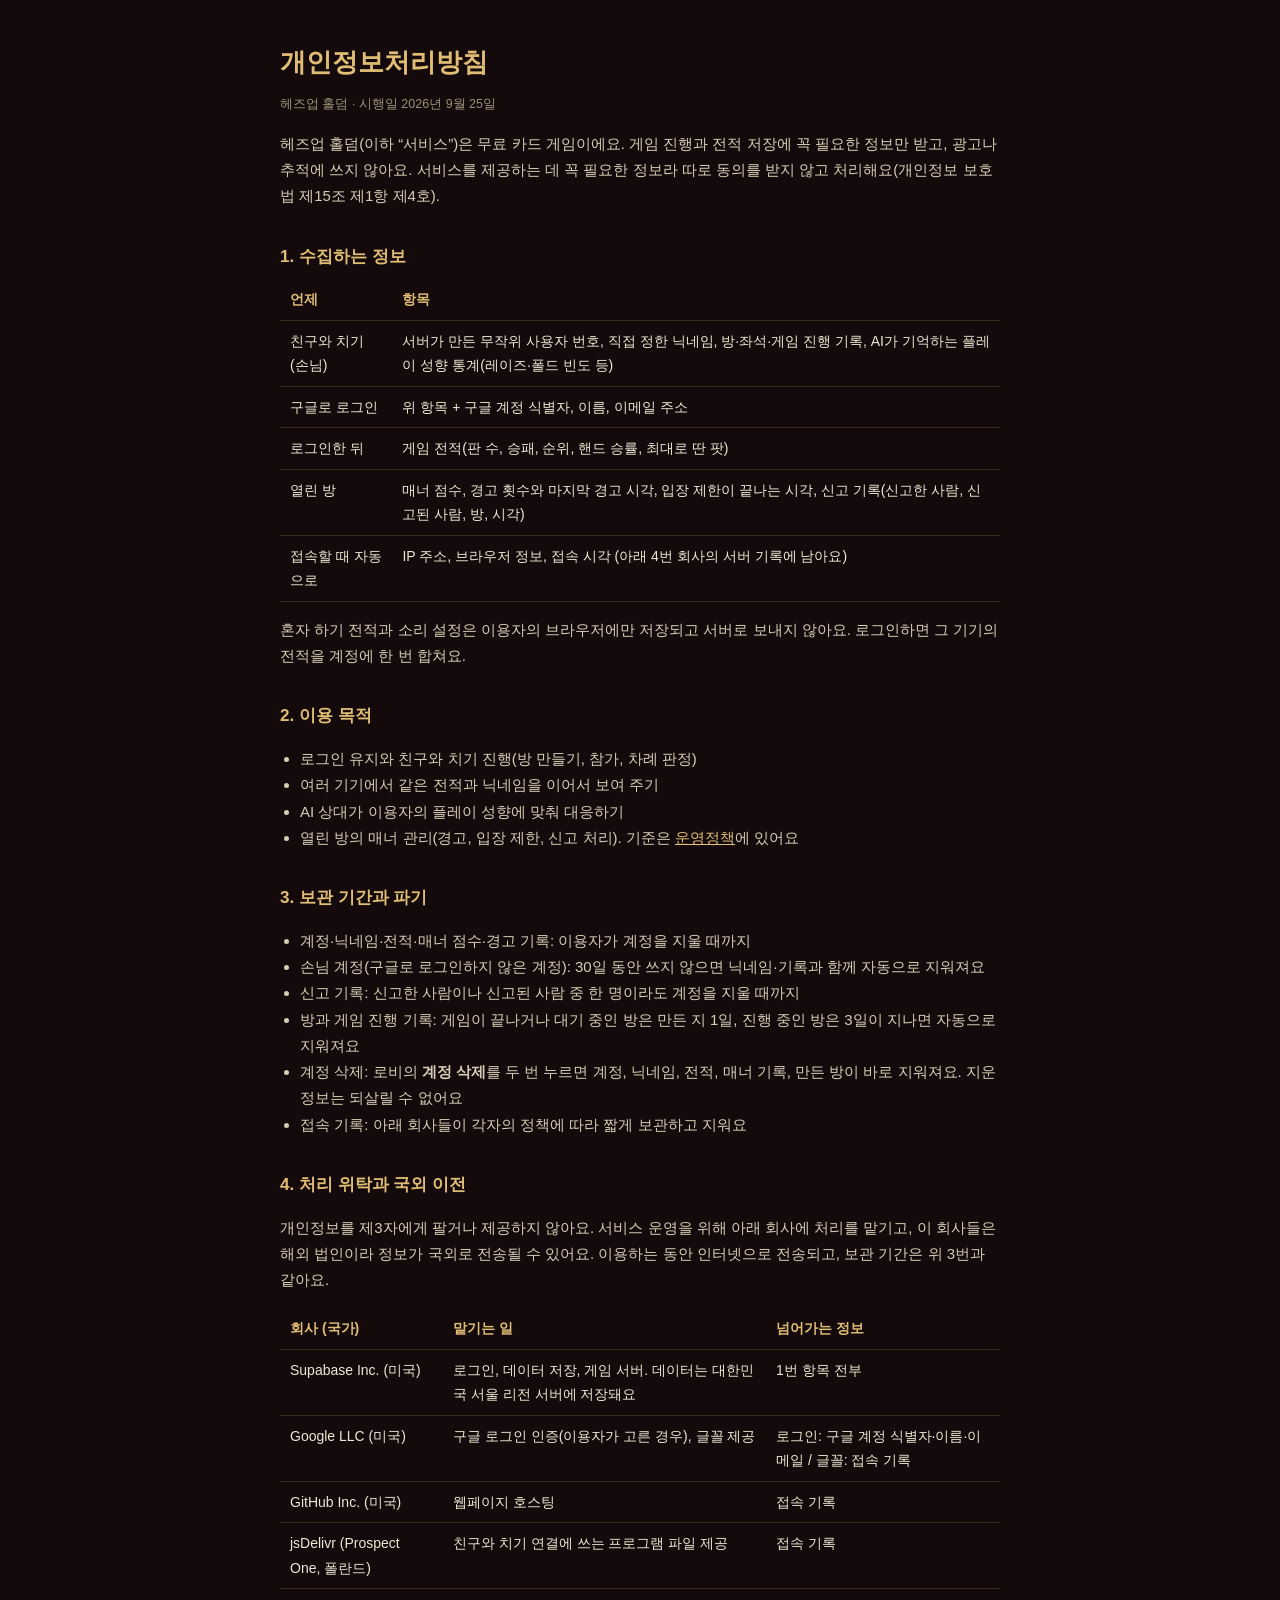
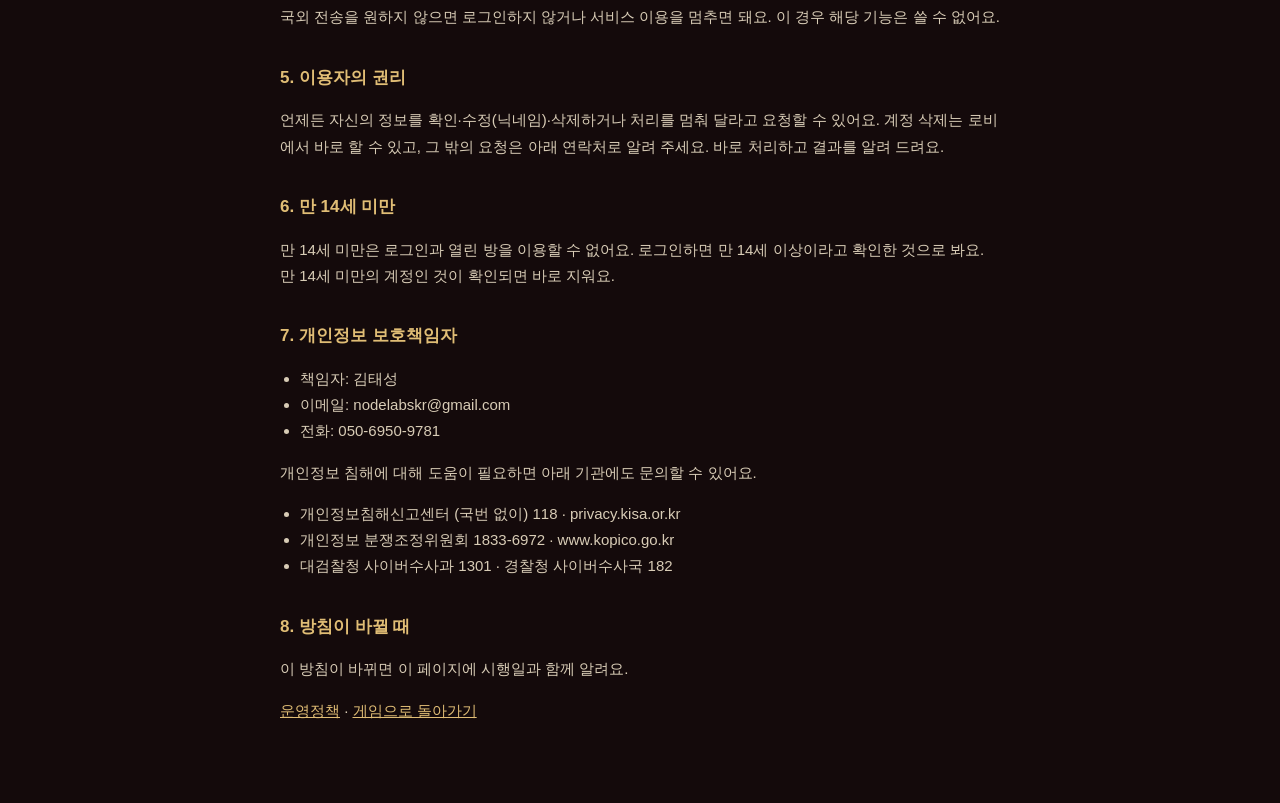
==== privacy.html @ 473fd99b "손님 계정 30일 정리 안내" ====
<!doctype html>
<html lang="ko">
<head>
<meta charset="utf-8">
<meta name="viewport" content="width=device-width, initial-scale=1">
<title>개인정보처리방침 · 헤즈업 홀덤</title>
<link rel="icon" href="icons/favicon-64.png" type="image/png">
<style>
  :root { color-scheme: dark; }
  body { margin: 0; background: #140a0b; color: #efe6d4; font: 15px/1.75 -apple-system, "Apple SD Gothic Neo", "Noto Sans KR", sans-serif; }
  main { max-width: 720px; margin: 0 auto; padding: 40px 20px 64px; }
  h1 { font-size: 26px; margin: 0 0 4px; color: #e0bd75; }
  h2 { font-size: 17px; margin: 32px 0 8px; color: #e0bd75; }
  p, li { color: #d8ccb6; } ul { padding-left: 20px; } small { color: #9c8f78; }
  table { width: 100%; border-collapse: collapse; font-size: 14px; } th, td { text-align: left; padding: 8px 10px; border-bottom: 1px solid rgba(205,166,94,.2); vertical-align: top; }
  th { color: #e0bd75; font-weight: 600; } a { color: #e0bd75; }
</style>
</head>
<body>
<main>
  <h1>개인정보처리방침</h1>
  <small>헤즈업 홀덤 · 시행일 2026년 9월 25일</small>

  <p>헤즈업 홀덤(이하 “서비스”)은 무료 카드 게임이에요. 게임 진행과 전적 저장에 꼭 필요한 정보만 받고, 광고나 추적에 쓰지 않아요. 서비스를 제공하는 데 꼭 필요한 정보라 따로 동의를 받지 않고 처리해요(개인정보 보호법 제15조 제1항 제4호).</p>

  <h2>1. 수집하는 정보</h2>
  <table>
    <tr><th>언제</th><th>항목</th></tr>
    <tr><td>친구와 치기 (손님)</td><td>서버가 만든 무작위 사용자 번호, 직접 정한 닉네임, 방·좌석·게임 진행 기록, AI가 기억하는 플레이 성향 통계(레이즈·폴드 빈도 등)</td></tr>
    <tr><td>구글로 로그인</td><td>위 항목 + 구글 계정 식별자, 이름, 이메일 주소</td></tr>
    <tr><td>로그인한 뒤</td><td>게임 전적(판 수, 승패, 순위, 핸드 승률, 최대로 딴 팟)</td></tr>
    <tr><td>열린 방</td><td>매너 점수, 경고 횟수와 마지막 경고 시각, 입장 제한이 끝나는 시각, 신고 기록(신고한 사람, 신고된 사람, 방, 시각)</td></tr>
    <tr><td>접속할 때 자동으로</td><td>IP 주소, 브라우저 정보, 접속 시각 (아래 4번 회사의 서버 기록에 남아요)</td></tr>
  </table>
  <p>혼자 하기 전적과 소리 설정은 이용자의 브라우저에만 저장되고 서버로 보내지 않아요. 로그인하면 그 기기의 전적을 계정에 한 번 합쳐요.</p>

  <h2>2. 이용 목적</h2>
  <ul>
    <li>로그인 유지와 친구와 치기 진행(방 만들기, 참가, 차례 판정)</li>
    <li>여러 기기에서 같은 전적과 닉네임을 이어서 보여 주기</li>
    <li>AI 상대가 이용자의 플레이 성향에 맞춰 대응하기</li>
    <li>열린 방의 매너 관리(경고, 입장 제한, 신고 처리). 기준은 <a href="terms.html">운영정책</a>에 있어요</li>
  </ul>

  <h2>3. 보관 기간과 파기</h2>
  <ul>
    <li>계정·닉네임·전적·매너 점수·경고 기록: 이용자가 계정을 지울 때까지</li>
    <li>손님 계정(구글로 로그인하지 않은 계정): 30일 동안 쓰지 않으면 닉네임·기록과 함께 자동으로 지워져요</li>
    <li>신고 기록: 신고한 사람이나 신고된 사람 중 한 명이라도 계정을 지울 때까지</li>
    <li>방과 게임 진행 기록: 게임이 끝나거나 대기 중인 방은 만든 지 1일, 진행 중인 방은 3일이 지나면 자동으로 지워져요</li>
    <li>계정 삭제: 로비의 <b>계정 삭제</b>를 두 번 누르면 계정, 닉네임, 전적, 매너 기록, 만든 방이 바로 지워져요. 지운 정보는 되살릴 수 없어요</li>
    <li>접속 기록: 아래 회사들이 각자의 정책에 따라 짧게 보관하고 지워요</li>
  </ul>

  <h2>4. 처리 위탁과 국외 이전</h2>
  <p>개인정보를 제3자에게 팔거나 제공하지 않아요. 서비스 운영을 위해 아래 회사에 처리를 맡기고, 이 회사들은 해외 법인이라 정보가 국외로 전송될 수 있어요. 이용하는 동안 인터넷으로 전송되고, 보관 기간은 위 3번과 같아요.</p>
  <div style="overflow-x:auto">
  <table>
    <tr><th>회사 (국가)</th><th>맡기는 일</th><th>넘어가는 정보</th></tr>
    <tr><td>Supabase Inc. (미국)</td><td>로그인, 데이터 저장, 게임 서버. 데이터는 대한민국 서울 리전 서버에 저장돼요</td><td>1번 항목 전부</td></tr>
    <tr><td>Google LLC (미국)</td><td>구글 로그인 인증(이용자가 고른 경우), 글꼴 제공</td><td>로그인: 구글 계정 식별자·이름·이메일 / 글꼴: 접속 기록</td></tr>
    <tr><td>GitHub Inc. (미국)</td><td>웹페이지 호스팅</td><td>접속 기록</td></tr>
    <tr><td>jsDelivr (Prospect One, 폴란드)</td><td>친구와 치기 연결에 쓰는 프로그램 파일 제공</td><td>접속 기록</td></tr>
  </table>
  </div>
  <p>국외 전송을 원하지 않으면 로그인하지 않거나 서비스 이용을 멈추면 돼요. 이 경우 해당 기능은 쓸 수 없어요.</p>

  <h2>5. 이용자의 권리</h2>
  <p>언제든 자신의 정보를 확인·수정(닉네임)·삭제하거나 처리를 멈춰 달라고 요청할 수 있어요. 계정 삭제는 로비에서 바로 할 수 있고, 그 밖의 요청은 아래 연락처로 알려 주세요. 바로 처리하고 결과를 알려 드려요.</p>

  <h2>6. 만 14세 미만</h2>
  <p>만 14세 미만은 로그인과 열린 방을 이용할 수 없어요. 로그인하면 만 14세 이상이라고 확인한 것으로 봐요. 만 14세 미만의 계정인 것이 확인되면 바로 지워요.</p>

  <h2>7. 개인정보 보호책임자</h2>
  <ul>
    <li>책임자: 김태성</li>
    <li>이메일: nodelabskr@gmail.com</li>
    <li>전화: 050-6950-9781</li>
  </ul>
  <p>개인정보 침해에 대해 도움이 필요하면 아래 기관에도 문의할 수 있어요.</p>
  <ul>
    <li>개인정보침해신고센터 (국번 없이) 118 · privacy.kisa.or.kr</li>
    <li>개인정보 분쟁조정위원회 1833-6972 · www.kopico.go.kr</li>
    <li>대검찰청 사이버수사과 1301 · 경찰청 사이버수사국 182</li>
  </ul>

  <h2>8. 방침이 바뀔 때</h2>
  <p>이 방침이 바뀌면 이 페이지에 시행일과 함께 알려요.</p>

  <p><a href="terms.html">운영정책</a> · <a href="./">게임으로 돌아가기</a></p>
</main>
</body>
</html>
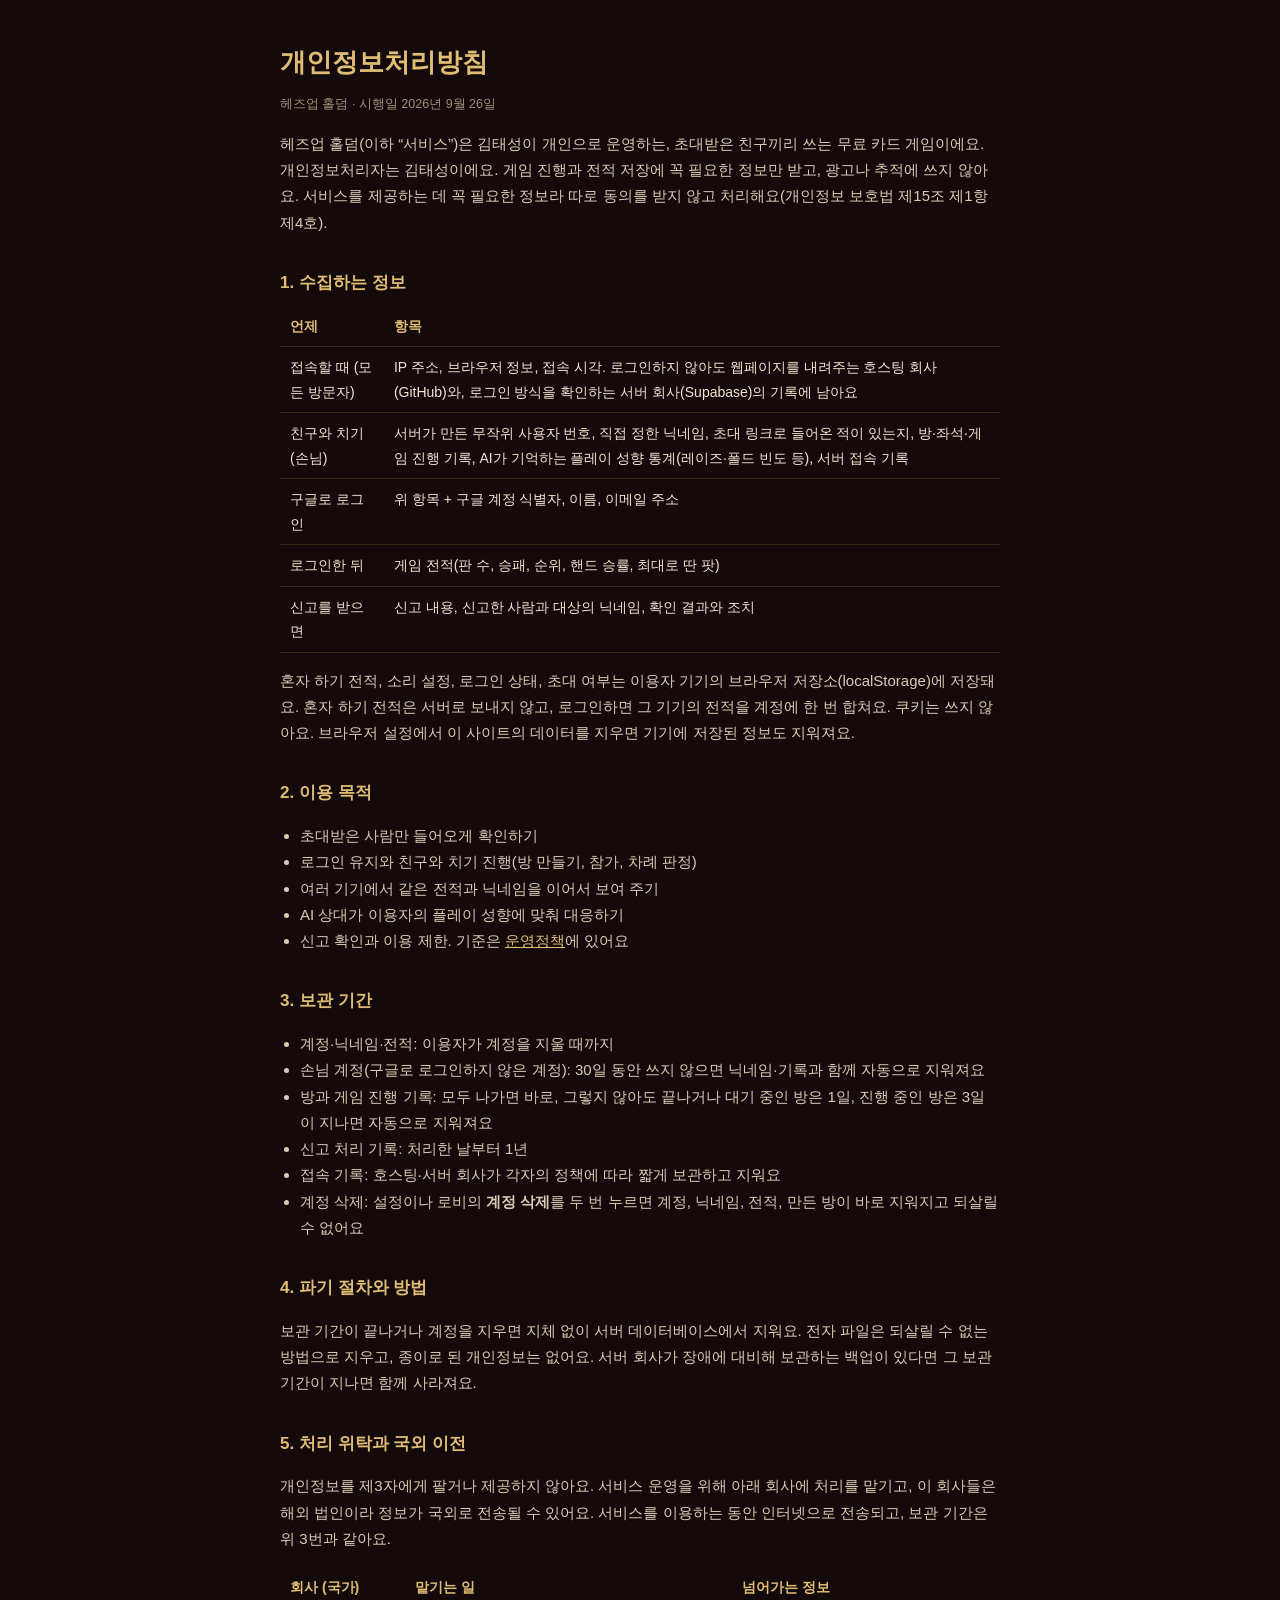
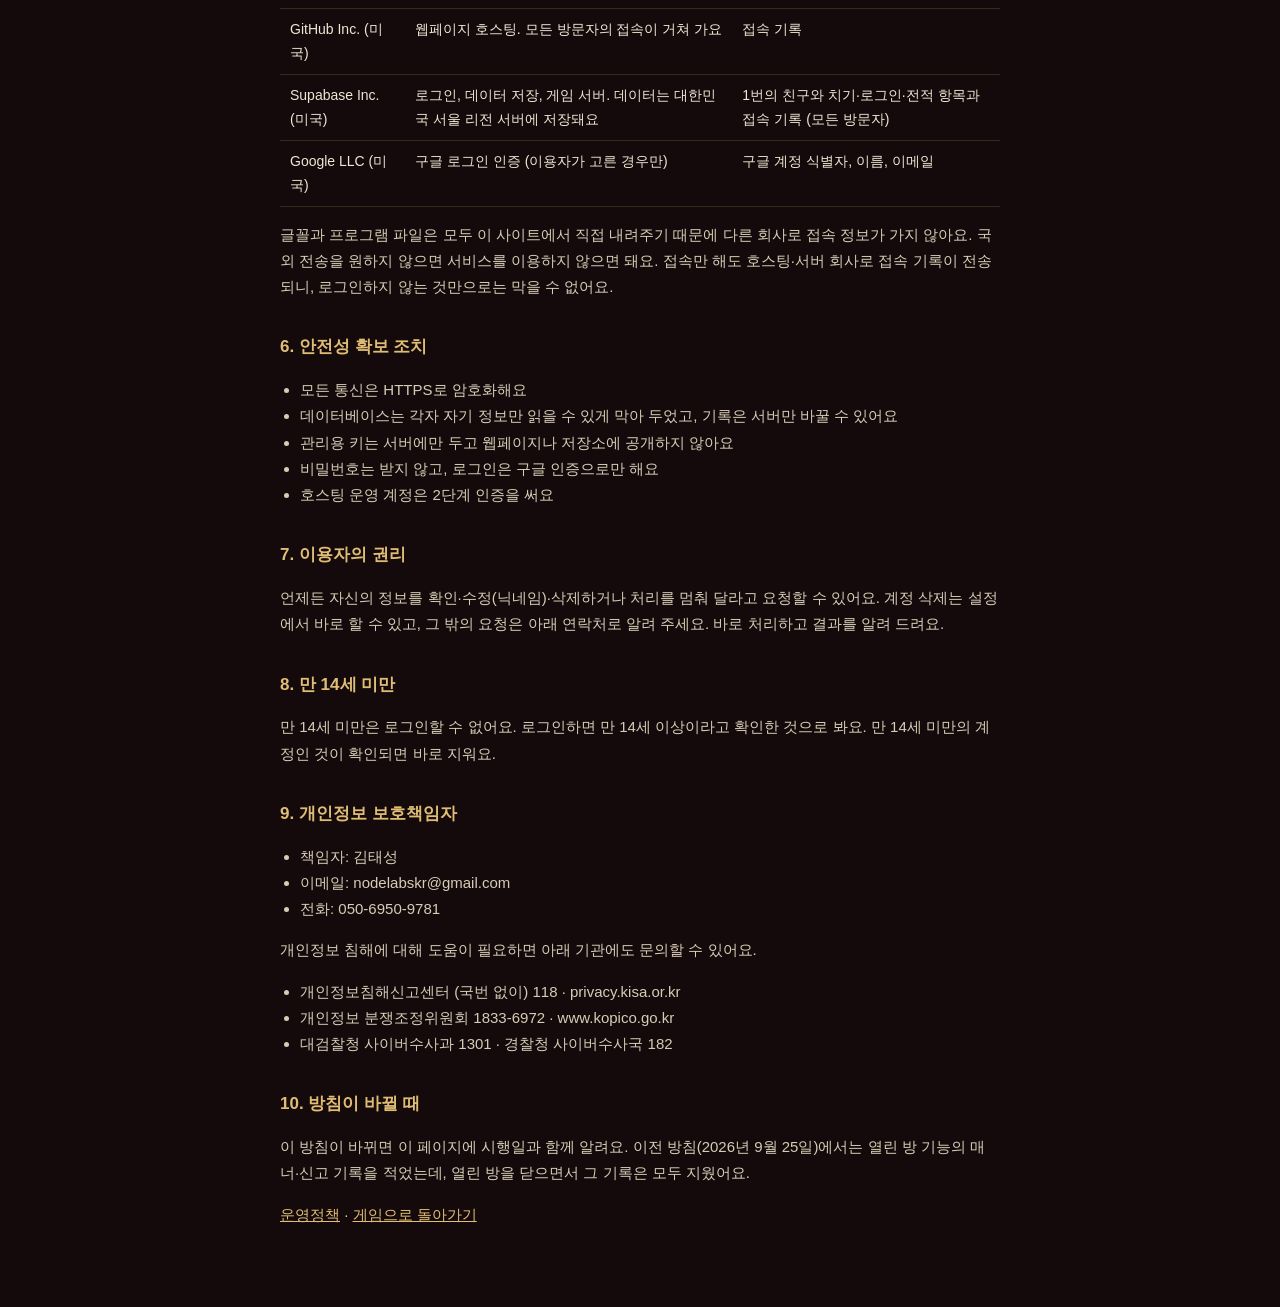
==== commit d2777968: "친구 전용 전환, 처리방침·운영정책, 글꼴·라이브러리 자체 호스팅" ====
--- a/privacy.html
+++ b/privacy.html
@@ -3,6 +3,7 @@
 <head>
 <meta charset="utf-8">
 <meta name="viewport" content="width=device-width, initial-scale=1">
+<meta name="robots" content="noindex, nofollow">
 <title>개인정보처리방침 · 헤즈업 홀덤</title>
 <link rel="icon" href="icons/favicon-64.png" type="image/png">
 <style>
@@ -19,59 +20,71 @@
 <body>
 <main>
   <h1>개인정보처리방침</h1>
-  <small>헤즈업 홀덤 · 시행일 2026년 9월 25일</small>
+  <small>헤즈업 홀덤 · 시행일 2026년 9월 26일</small>
 
-  <p>헤즈업 홀덤(이하 “서비스”)은 무료 카드 게임이에요. 게임 진행과 전적 저장에 꼭 필요한 정보만 받고, 광고나 추적에 쓰지 않아요. 서비스를 제공하는 데 꼭 필요한 정보라 따로 동의를 받지 않고 처리해요(개인정보 보호법 제15조 제1항 제4호).</p>
+  <p>헤즈업 홀덤(이하 “서비스”)은 김태성이 개인으로 운영하는, 초대받은 친구끼리 쓰는 무료 카드 게임이에요. 개인정보처리자는 김태성이에요. 게임 진행과 전적 저장에 꼭 필요한 정보만 받고, 광고나 추적에 쓰지 않아요. 서비스를 제공하는 데 꼭 필요한 정보라 따로 동의를 받지 않고 처리해요(개인정보 보호법 제15조 제1항 제4호).</p>
 
   <h2>1. 수집하는 정보</h2>
   <table>
     <tr><th>언제</th><th>항목</th></tr>
-    <tr><td>친구와 치기 (손님)</td><td>서버가 만든 무작위 사용자 번호, 직접 정한 닉네임, 방·좌석·게임 진행 기록, AI가 기억하는 플레이 성향 통계(레이즈·폴드 빈도 등)</td></tr>
+    <tr><td>접속할 때 (모든 방문자)</td><td>IP 주소, 브라우저 정보, 접속 시각. 로그인하지 않아도 웹페이지를 내려주는 호스팅 회사(GitHub)와, 로그인 방식을 확인하는 서버 회사(Supabase)의 기록에 남아요</td></tr>
+    <tr><td>친구와 치기 (손님)</td><td>서버가 만든 무작위 사용자 번호, 직접 정한 닉네임, 초대 링크로 들어온 적이 있는지, 방·좌석·게임 진행 기록, AI가 기억하는 플레이 성향 통계(레이즈·폴드 빈도 등), 서버 접속 기록</td></tr>
     <tr><td>구글로 로그인</td><td>위 항목 + 구글 계정 식별자, 이름, 이메일 주소</td></tr>
     <tr><td>로그인한 뒤</td><td>게임 전적(판 수, 승패, 순위, 핸드 승률, 최대로 딴 팟)</td></tr>
-    <tr><td>열린 방</td><td>매너 점수, 경고 횟수와 마지막 경고 시각, 입장 제한이 끝나는 시각, 신고 기록(신고한 사람, 신고된 사람, 방, 시각)</td></tr>
-    <tr><td>접속할 때 자동으로</td><td>IP 주소, 브라우저 정보, 접속 시각 (아래 4번 회사의 서버 기록에 남아요)</td></tr>
+    <tr><td>신고를 받으면</td><td>신고 내용, 신고한 사람과 대상의 닉네임, 확인 결과와 조치</td></tr>
   </table>
-  <p>혼자 하기 전적과 소리 설정은 이용자의 브라우저에만 저장되고 서버로 보내지 않아요. 로그인하면 그 기기의 전적을 계정에 한 번 합쳐요.</p>
+  <p>혼자 하기 전적, 소리 설정, 로그인 상태, 초대 여부는 이용자 기기의 브라우저 저장소(localStorage)에 저장돼요. 혼자 하기 전적은 서버로 보내지 않고, 로그인하면 그 기기의 전적을 계정에 한 번 합쳐요. 쿠키는 쓰지 않아요. 브라우저 설정에서 이 사이트의 데이터를 지우면 기기에 저장된 정보도 지워져요.</p>
 
   <h2>2. 이용 목적</h2>
   <ul>
+    <li>초대받은 사람만 들어오게 확인하기</li>
     <li>로그인 유지와 친구와 치기 진행(방 만들기, 참가, 차례 판정)</li>
     <li>여러 기기에서 같은 전적과 닉네임을 이어서 보여 주기</li>
     <li>AI 상대가 이용자의 플레이 성향에 맞춰 대응하기</li>
-    <li>열린 방의 매너 관리(경고, 입장 제한, 신고 처리). 기준은 <a href="terms.html">운영정책</a>에 있어요</li>
+    <li>신고 확인과 이용 제한. 기준은 <a href="terms.html">운영정책</a>에 있어요</li>
   </ul>
 
-  <h2>3. 보관 기간과 파기</h2>
+  <h2>3. 보관 기간</h2>
   <ul>
-    <li>계정·닉네임·전적·매너 점수·경고 기록: 이용자가 계정을 지울 때까지</li>
+    <li>계정·닉네임·전적: 이용자가 계정을 지울 때까지</li>
     <li>손님 계정(구글로 로그인하지 않은 계정): 30일 동안 쓰지 않으면 닉네임·기록과 함께 자동으로 지워져요</li>
-    <li>신고 기록: 신고한 사람이나 신고된 사람 중 한 명이라도 계정을 지울 때까지</li>
-    <li>방과 게임 진행 기록: 게임이 끝나거나 대기 중인 방은 만든 지 1일, 진행 중인 방은 3일이 지나면 자동으로 지워져요</li>
-    <li>계정 삭제: 로비의 <b>계정 삭제</b>를 두 번 누르면 계정, 닉네임, 전적, 매너 기록, 만든 방이 바로 지워져요. 지운 정보는 되살릴 수 없어요</li>
-    <li>접속 기록: 아래 회사들이 각자의 정책에 따라 짧게 보관하고 지워요</li>
+    <li>방과 게임 진행 기록: 모두 나가면 바로, 그렇지 않아도 끝나거나 대기 중인 방은 1일, 진행 중인 방은 3일이 지나면 자동으로 지워져요</li>
+    <li>신고 처리 기록: 처리한 날부터 1년</li>
+    <li>접속 기록: 호스팅·서버 회사가 각자의 정책에 따라 짧게 보관하고 지워요</li>
+    <li>계정 삭제: 설정이나 로비의 <b>계정 삭제</b>를 두 번 누르면 계정, 닉네임, 전적, 만든 방이 바로 지워지고 되살릴 수 없어요</li>
   </ul>
 
-  <h2>4. 처리 위탁과 국외 이전</h2>
-  <p>개인정보를 제3자에게 팔거나 제공하지 않아요. 서비스 운영을 위해 아래 회사에 처리를 맡기고, 이 회사들은 해외 법인이라 정보가 국외로 전송될 수 있어요. 이용하는 동안 인터넷으로 전송되고, 보관 기간은 위 3번과 같아요.</p>
+  <h2>4. 파기 절차와 방법</h2>
+  <p>보관 기간이 끝나거나 계정을 지우면 지체 없이 서버 데이터베이스에서 지워요. 전자 파일은 되살릴 수 없는 방법으로 지우고, 종이로 된 개인정보는 없어요. 서버 회사가 장애에 대비해 보관하는 백업이 있다면 그 보관 기간이 지나면 함께 사라져요.</p>
+
+  <h2>5. 처리 위탁과 국외 이전</h2>
+  <p>개인정보를 제3자에게 팔거나 제공하지 않아요. 서비스 운영을 위해 아래 회사에 처리를 맡기고, 이 회사들은 해외 법인이라 정보가 국외로 전송될 수 있어요. 서비스를 이용하는 동안 인터넷으로 전송되고, 보관 기간은 위 3번과 같아요.</p>
   <div style="overflow-x:auto">
   <table>
     <tr><th>회사 (국가)</th><th>맡기는 일</th><th>넘어가는 정보</th></tr>
-    <tr><td>Supabase Inc. (미국)</td><td>로그인, 데이터 저장, 게임 서버. 데이터는 대한민국 서울 리전 서버에 저장돼요</td><td>1번 항목 전부</td></tr>
-    <tr><td>Google LLC (미국)</td><td>구글 로그인 인증(이용자가 고른 경우), 글꼴 제공</td><td>로그인: 구글 계정 식별자·이름·이메일 / 글꼴: 접속 기록</td></tr>
-    <tr><td>GitHub Inc. (미국)</td><td>웹페이지 호스팅</td><td>접속 기록</td></tr>
-    <tr><td>jsDelivr (Prospect One, 폴란드)</td><td>친구와 치기 연결에 쓰는 프로그램 파일 제공</td><td>접속 기록</td></tr>
+    <tr><td>GitHub Inc. (미국)</td><td>웹페이지 호스팅. 모든 방문자의 접속이 거쳐 가요</td><td>접속 기록</td></tr>
+    <tr><td>Supabase Inc. (미국)</td><td>로그인, 데이터 저장, 게임 서버. 데이터는 대한민국 서울 리전 서버에 저장돼요</td><td>1번의 친구와 치기·로그인·전적 항목과 접속 기록 (모든 방문자)</td></tr>
+    <tr><td>Google LLC (미국)</td><td>구글 로그인 인증 (이용자가 고른 경우만)</td><td>구글 계정 식별자, 이름, 이메일</td></tr>
   </table>
   </div>
-  <p>국외 전송을 원하지 않으면 로그인하지 않거나 서비스 이용을 멈추면 돼요. 이 경우 해당 기능은 쓸 수 없어요.</p>
+  <p>글꼴과 프로그램 파일은 모두 이 사이트에서 직접 내려주기 때문에 다른 회사로 접속 정보가 가지 않아요. 국외 전송을 원하지 않으면 서비스를 이용하지 않으면 돼요. 접속만 해도 호스팅·서버 회사로 접속 기록이 전송되니, 로그인하지 않는 것만으로는 막을 수 없어요.</p>
 
-  <h2>5. 이용자의 권리</h2>
-  <p>언제든 자신의 정보를 확인·수정(닉네임)·삭제하거나 처리를 멈춰 달라고 요청할 수 있어요. 계정 삭제는 로비에서 바로 할 수 있고, 그 밖의 요청은 아래 연락처로 알려 주세요. 바로 처리하고 결과를 알려 드려요.</p>
+  <h2>6. 안전성 확보 조치</h2>
+  <ul>
+    <li>모든 통신은 HTTPS로 암호화해요</li>
+    <li>데이터베이스는 각자 자기 정보만 읽을 수 있게 막아 두었고, 기록은 서버만 바꿀 수 있어요</li>
+    <li>관리용 키는 서버에만 두고 웹페이지나 저장소에 공개하지 않아요</li>
+    <li>비밀번호는 받지 않고, 로그인은 구글 인증으로만 해요</li>
+    <li>호스팅 운영 계정은 2단계 인증을 써요</li>
+  </ul>
 
-  <h2>6. 만 14세 미만</h2>
-  <p>만 14세 미만은 로그인과 열린 방을 이용할 수 없어요. 로그인하면 만 14세 이상이라고 확인한 것으로 봐요. 만 14세 미만의 계정인 것이 확인되면 바로 지워요.</p>
+  <h2>7. 이용자의 권리</h2>
+  <p>언제든 자신의 정보를 확인·수정(닉네임)·삭제하거나 처리를 멈춰 달라고 요청할 수 있어요. 계정 삭제는 설정에서 바로 할 수 있고, 그 밖의 요청은 아래 연락처로 알려 주세요. 바로 처리하고 결과를 알려 드려요.</p>
 
-  <h2>7. 개인정보 보호책임자</h2>
+  <h2>8. 만 14세 미만</h2>
+  <p>만 14세 미만은 로그인할 수 없어요. 로그인하면 만 14세 이상이라고 확인한 것으로 봐요. 만 14세 미만의 계정인 것이 확인되면 바로 지워요.</p>
+
+  <h2>9. 개인정보 보호책임자</h2>
   <ul>
     <li>책임자: 김태성</li>
     <li>이메일: nodelabskr@gmail.com</li>
@@ -84,8 +97,8 @@
     <li>대검찰청 사이버수사과 1301 · 경찰청 사이버수사국 182</li>
   </ul>
 
-  <h2>8. 방침이 바뀔 때</h2>
-  <p>이 방침이 바뀌면 이 페이지에 시행일과 함께 알려요.</p>
+  <h2>10. 방침이 바뀔 때</h2>
+  <p>이 방침이 바뀌면 이 페이지에 시행일과 함께 알려요. 이전 방침(2026년 9월 25일)에서는 열린 방 기능의 매너·신고 기록을 적었는데, 열린 방을 닫으면서 그 기록은 모두 지웠어요.</p>
 
   <p><a href="terms.html">운영정책</a> · <a href="./">게임으로 돌아가기</a></p>
 </main>
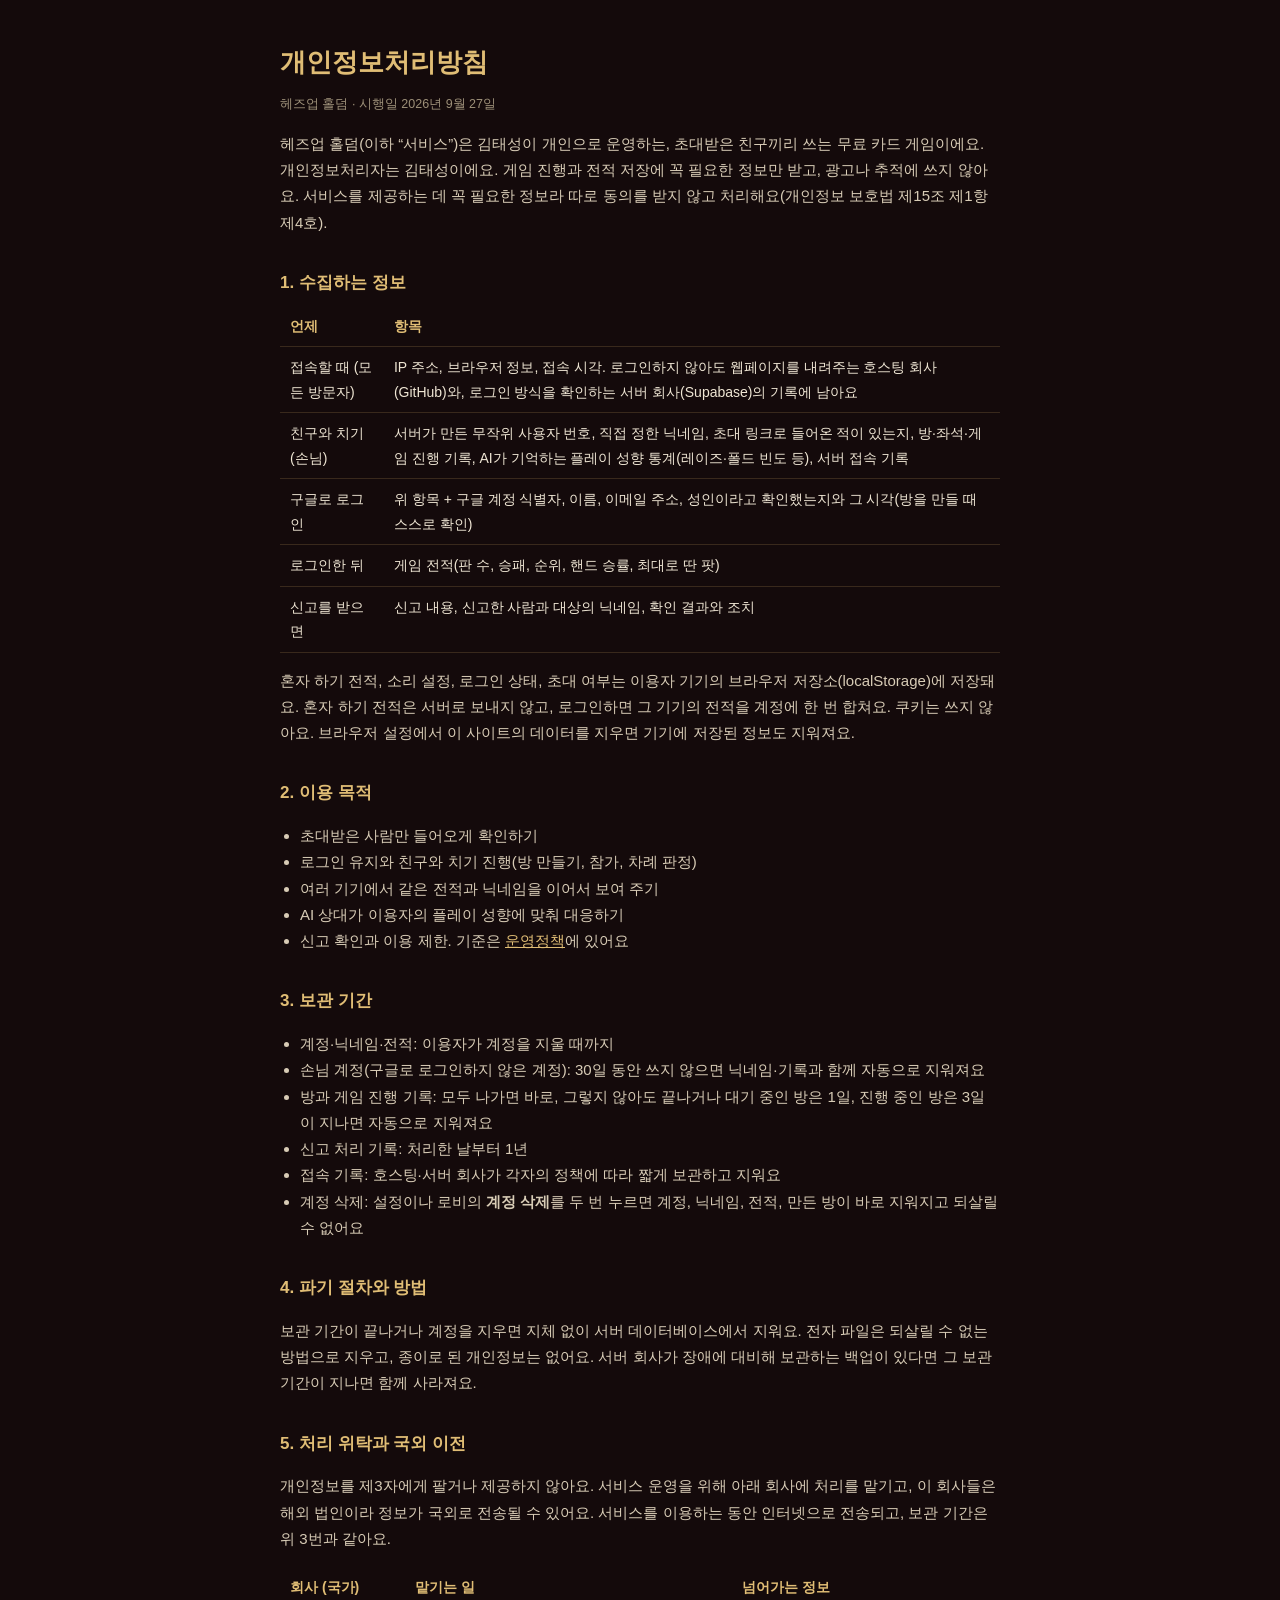
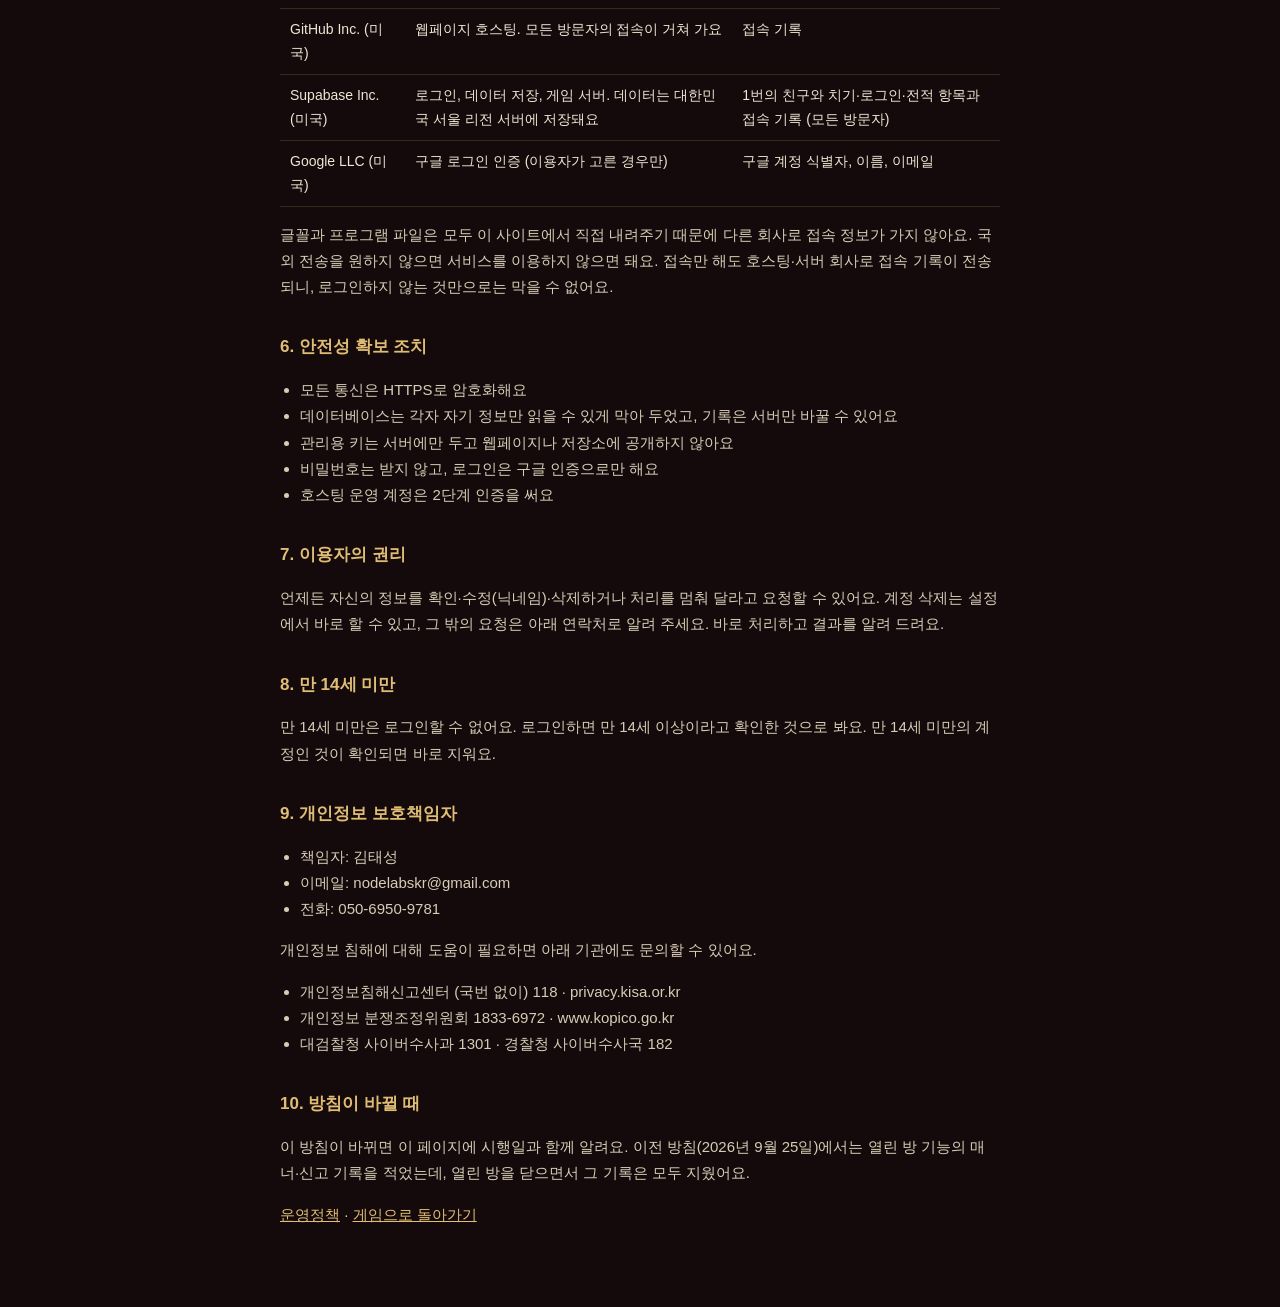
==== commit 36b38872: "성인 확인하면 방 만들기" ====
--- a/privacy.html
+++ b/privacy.html
@@ -20,7 +20,7 @@
 <body>
 <main>
   <h1>개인정보처리방침</h1>
-  <small>헤즈업 홀덤 · 시행일 2026년 9월 26일</small>
+  <small>헤즈업 홀덤 · 시행일 2026년 9월 27일</small>
 
   <p>헤즈업 홀덤(이하 “서비스”)은 김태성이 개인으로 운영하는, 초대받은 친구끼리 쓰는 무료 카드 게임이에요. 개인정보처리자는 김태성이에요. 게임 진행과 전적 저장에 꼭 필요한 정보만 받고, 광고나 추적에 쓰지 않아요. 서비스를 제공하는 데 꼭 필요한 정보라 따로 동의를 받지 않고 처리해요(개인정보 보호법 제15조 제1항 제4호).</p>
 
@@ -29,7 +29,7 @@
     <tr><th>언제</th><th>항목</th></tr>
     <tr><td>접속할 때 (모든 방문자)</td><td>IP 주소, 브라우저 정보, 접속 시각. 로그인하지 않아도 웹페이지를 내려주는 호스팅 회사(GitHub)와, 로그인 방식을 확인하는 서버 회사(Supabase)의 기록에 남아요</td></tr>
     <tr><td>친구와 치기 (손님)</td><td>서버가 만든 무작위 사용자 번호, 직접 정한 닉네임, 초대 링크로 들어온 적이 있는지, 방·좌석·게임 진행 기록, AI가 기억하는 플레이 성향 통계(레이즈·폴드 빈도 등), 서버 접속 기록</td></tr>
-    <tr><td>구글로 로그인</td><td>위 항목 + 구글 계정 식별자, 이름, 이메일 주소</td></tr>
+    <tr><td>구글로 로그인</td><td>위 항목 + 구글 계정 식별자, 이름, 이메일 주소, 성인이라고 확인했는지와 그 시각(방을 만들 때 스스로 확인)</td></tr>
     <tr><td>로그인한 뒤</td><td>게임 전적(판 수, 승패, 순위, 핸드 승률, 최대로 딴 팟)</td></tr>
     <tr><td>신고를 받으면</td><td>신고 내용, 신고한 사람과 대상의 닉네임, 확인 결과와 조치</td></tr>
   </table>
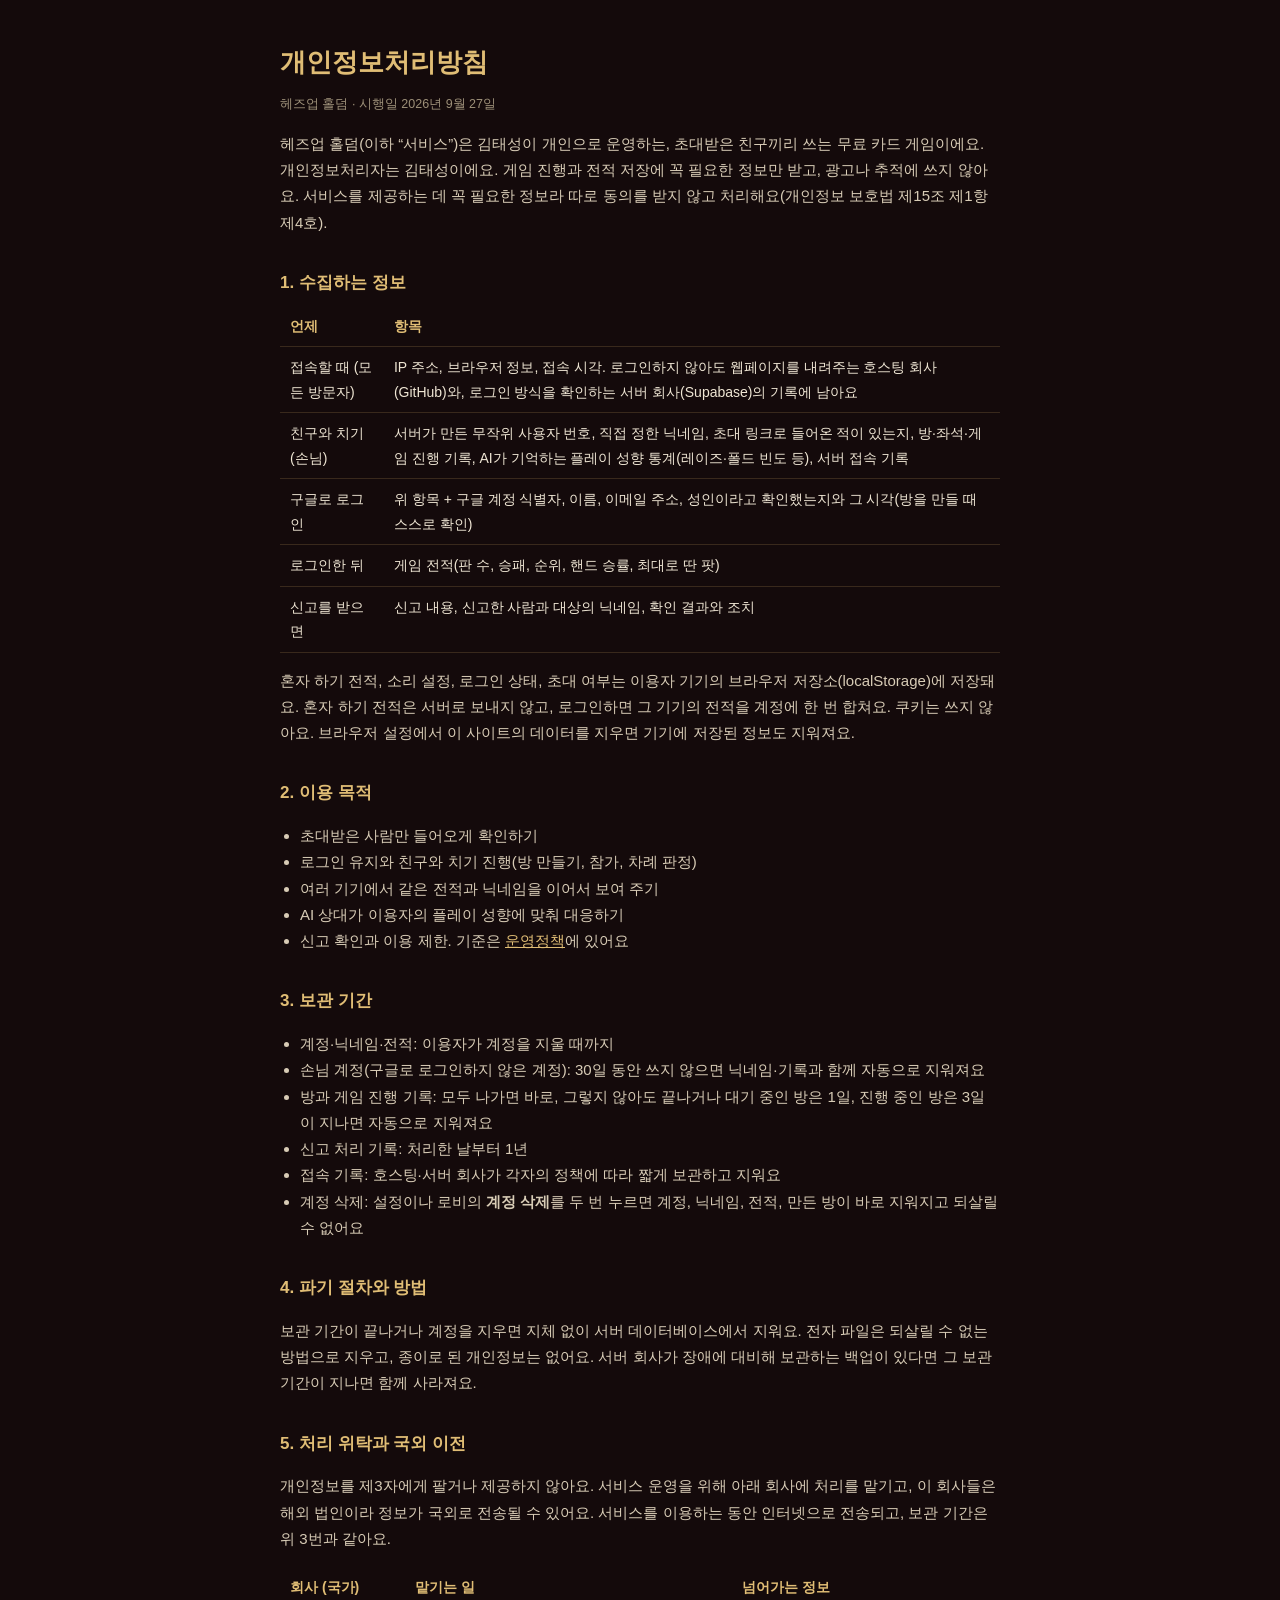
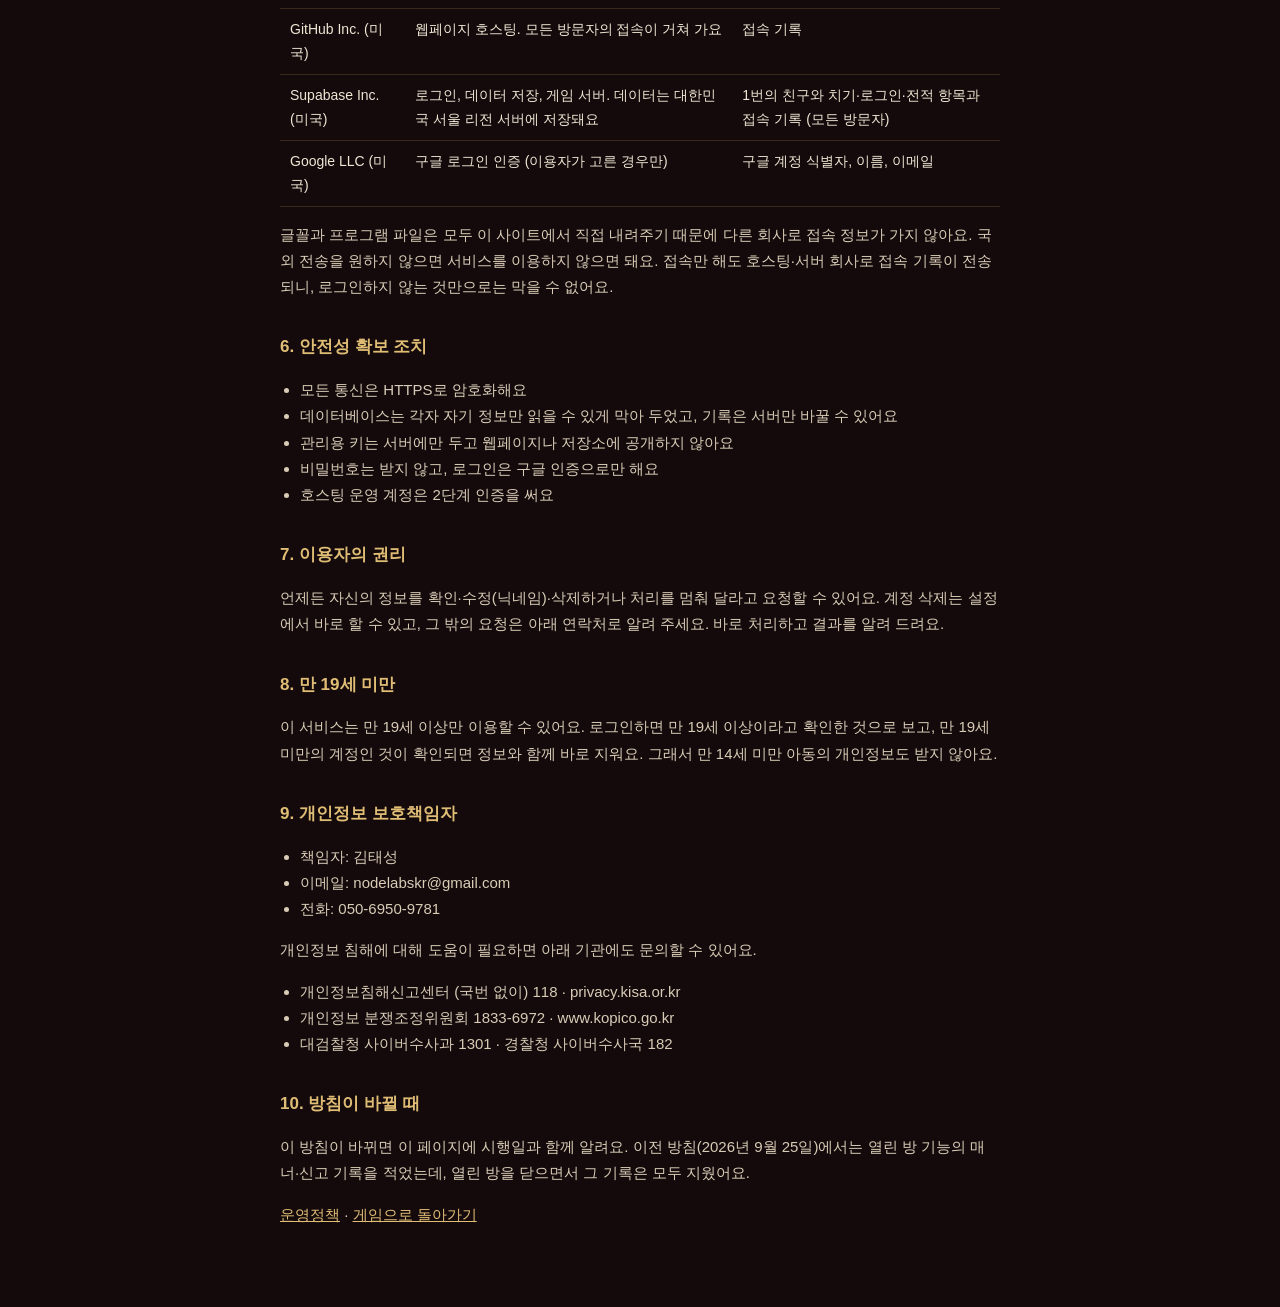
==== commit 7863e797: "나이 안내 만 19세로 통일" ====
--- a/privacy.html
+++ b/privacy.html
@@ -81,8 +81,8 @@
   <h2>7. 이용자의 권리</h2>
   <p>언제든 자신의 정보를 확인·수정(닉네임)·삭제하거나 처리를 멈춰 달라고 요청할 수 있어요. 계정 삭제는 설정에서 바로 할 수 있고, 그 밖의 요청은 아래 연락처로 알려 주세요. 바로 처리하고 결과를 알려 드려요.</p>
 
-  <h2>8. 만 14세 미만</h2>
-  <p>만 14세 미만은 로그인할 수 없어요. 로그인하면 만 14세 이상이라고 확인한 것으로 봐요. 만 14세 미만의 계정인 것이 확인되면 바로 지워요.</p>
+  <h2>8. 만 19세 미만</h2>
+  <p>이 서비스는 만 19세 이상만 이용할 수 있어요. 로그인하면 만 19세 이상이라고 확인한 것으로 보고, 만 19세 미만의 계정인 것이 확인되면 정보와 함께 바로 지워요. 그래서 만 14세 미만 아동의 개인정보도 받지 않아요.</p>
 
   <h2>9. 개인정보 보호책임자</h2>
   <ul>
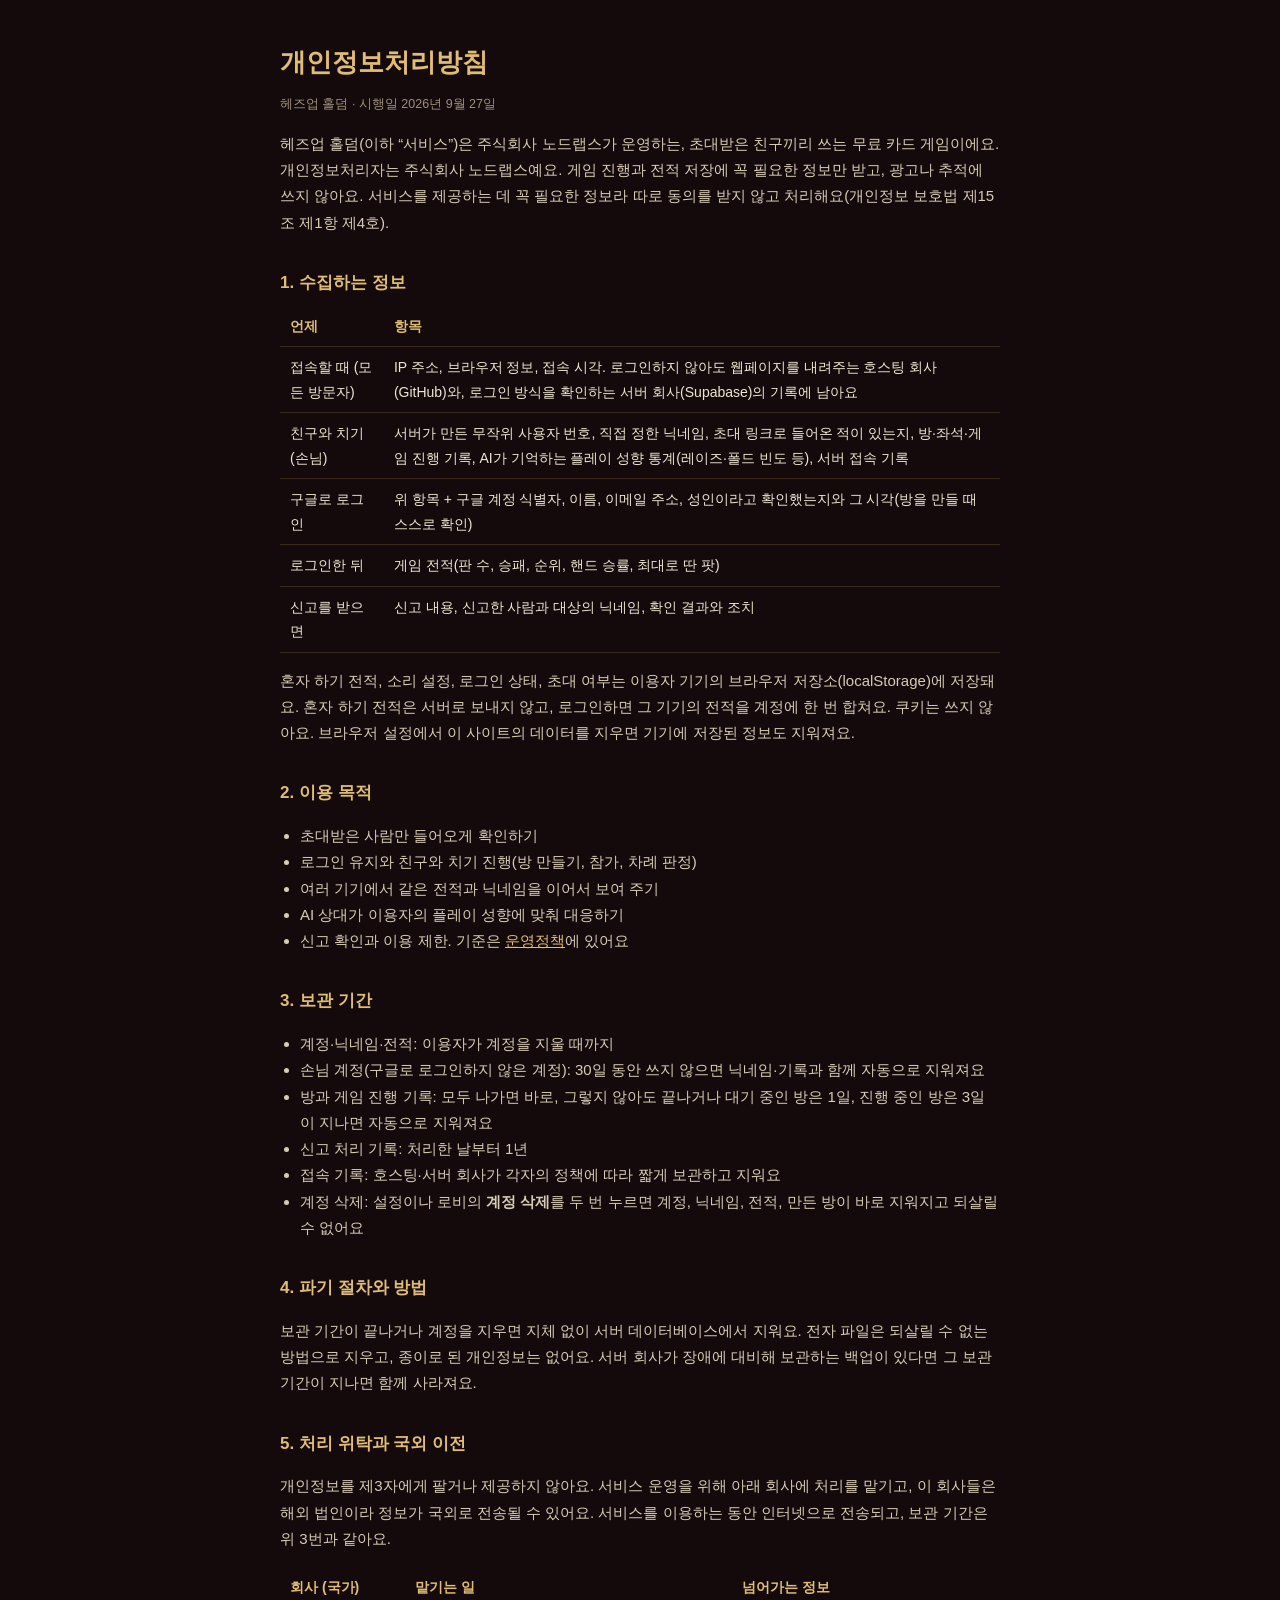
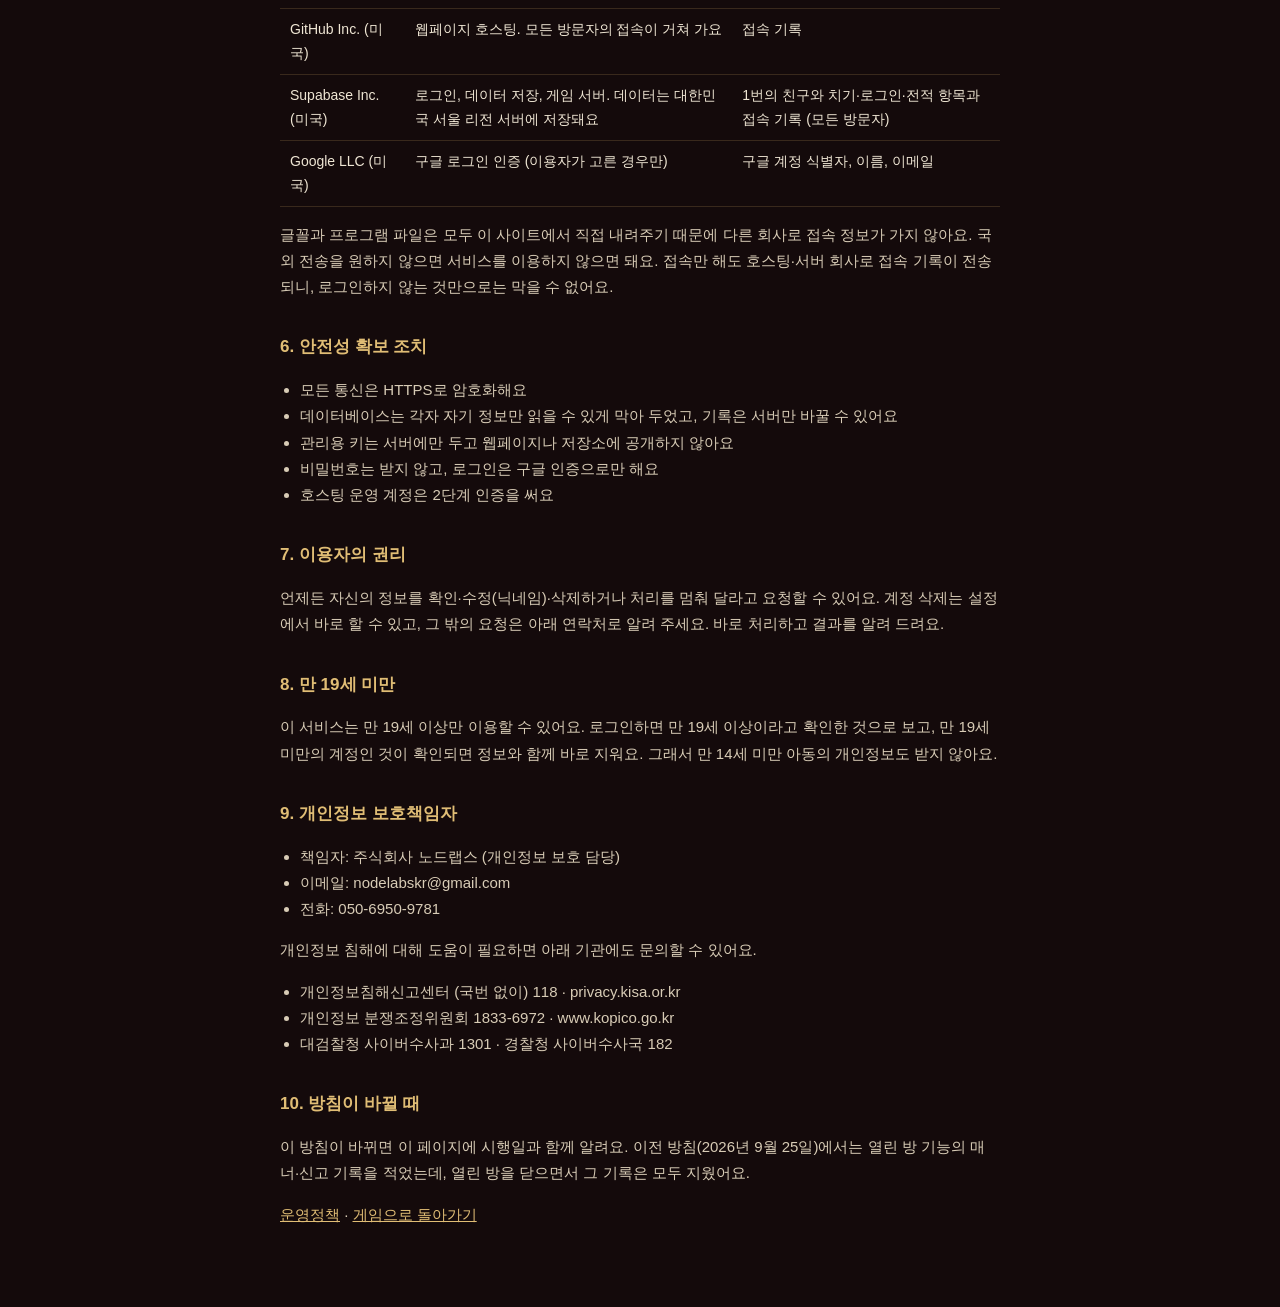
==== commit 2f414c6b: "운영자 주식회사 노드랩스" ====
--- a/privacy.html
+++ b/privacy.html
@@ -22,7 +22,7 @@
   <h1>개인정보처리방침</h1>
   <small>헤즈업 홀덤 · 시행일 2026년 9월 27일</small>
 
-  <p>헤즈업 홀덤(이하 “서비스”)은 김태성이 개인으로 운영하는, 초대받은 친구끼리 쓰는 무료 카드 게임이에요. 개인정보처리자는 김태성이에요. 게임 진행과 전적 저장에 꼭 필요한 정보만 받고, 광고나 추적에 쓰지 않아요. 서비스를 제공하는 데 꼭 필요한 정보라 따로 동의를 받지 않고 처리해요(개인정보 보호법 제15조 제1항 제4호).</p>
+  <p>헤즈업 홀덤(이하 “서비스”)은 주식회사 노드랩스가 운영하는, 초대받은 친구끼리 쓰는 무료 카드 게임이에요. 개인정보처리자는 주식회사 노드랩스예요. 게임 진행과 전적 저장에 꼭 필요한 정보만 받고, 광고나 추적에 쓰지 않아요. 서비스를 제공하는 데 꼭 필요한 정보라 따로 동의를 받지 않고 처리해요(개인정보 보호법 제15조 제1항 제4호).</p>
 
   <h2>1. 수집하는 정보</h2>
   <table>
@@ -86,7 +86,7 @@
 
   <h2>9. 개인정보 보호책임자</h2>
   <ul>
-    <li>책임자: 김태성</li>
+    <li>책임자: 주식회사 노드랩스 (개인정보 보호 담당)</li>
     <li>이메일: nodelabskr@gmail.com</li>
     <li>전화: 050-6950-9781</li>
   </ul>
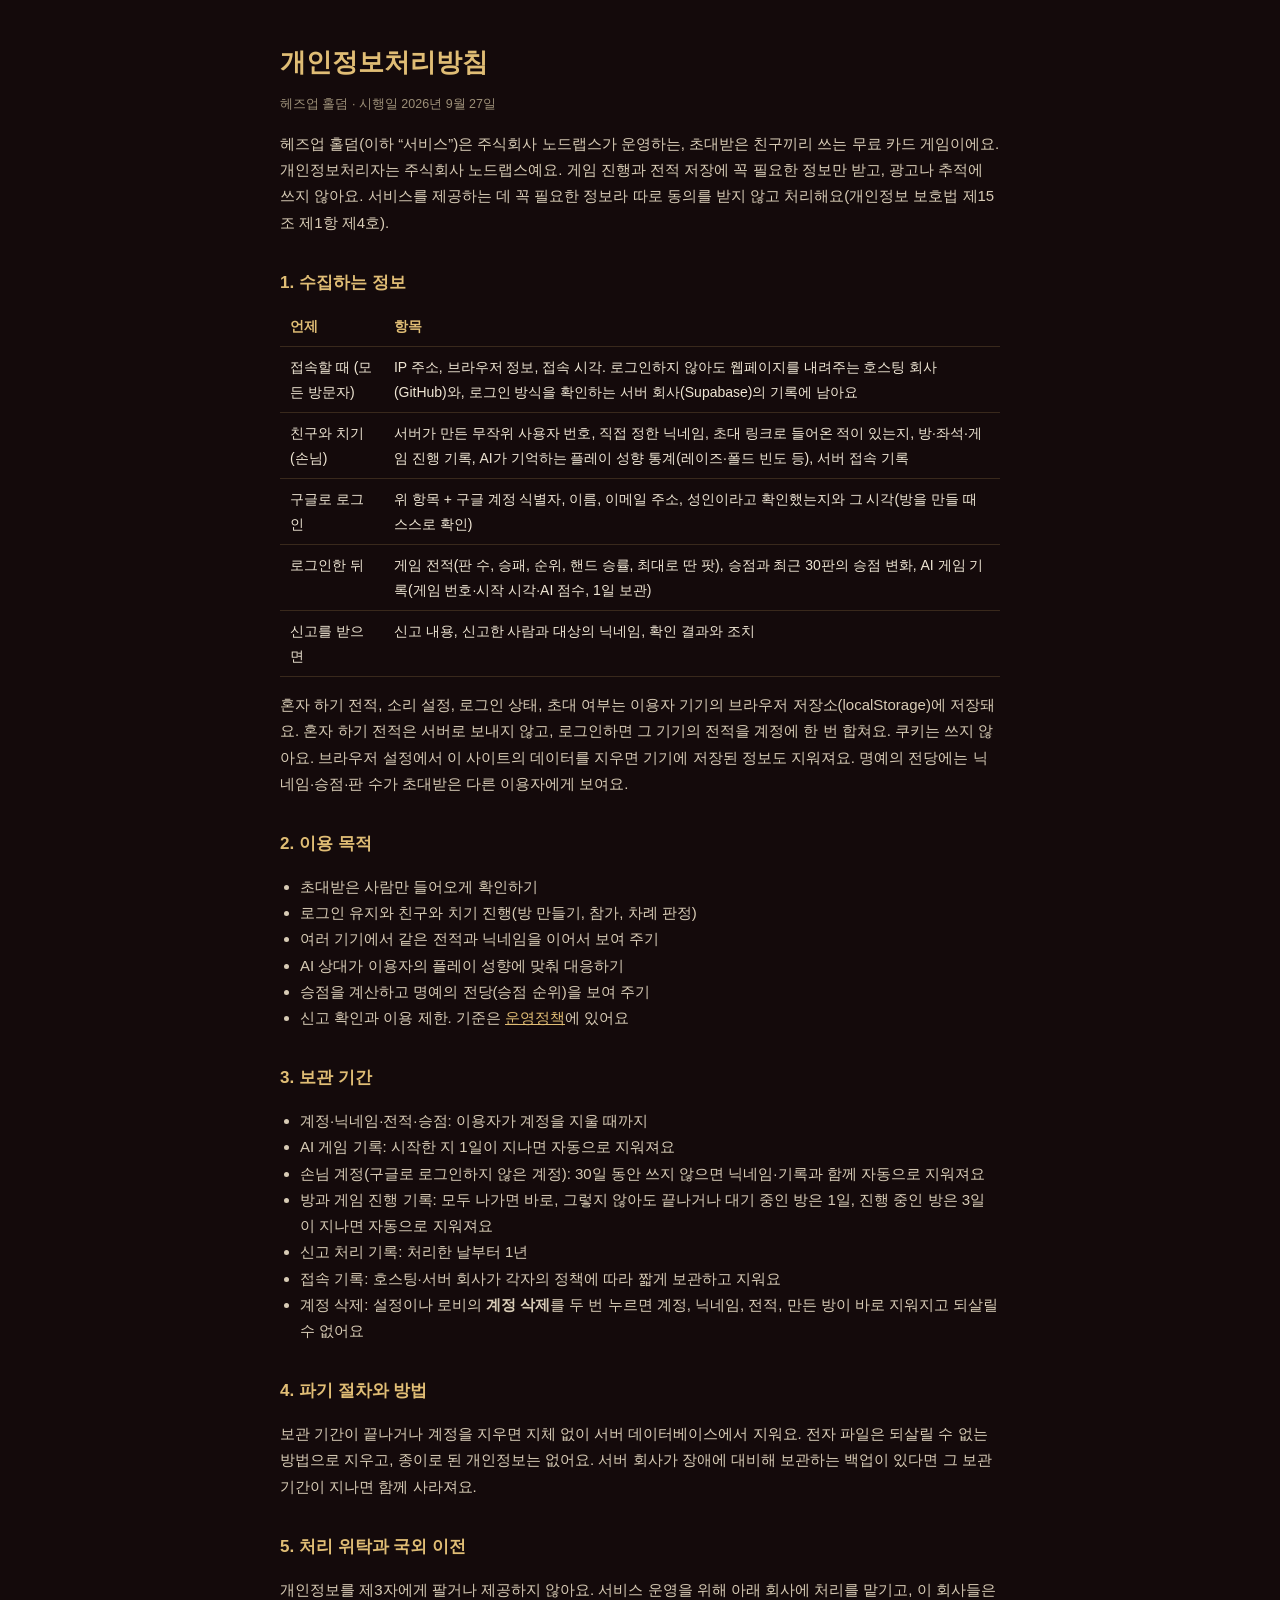
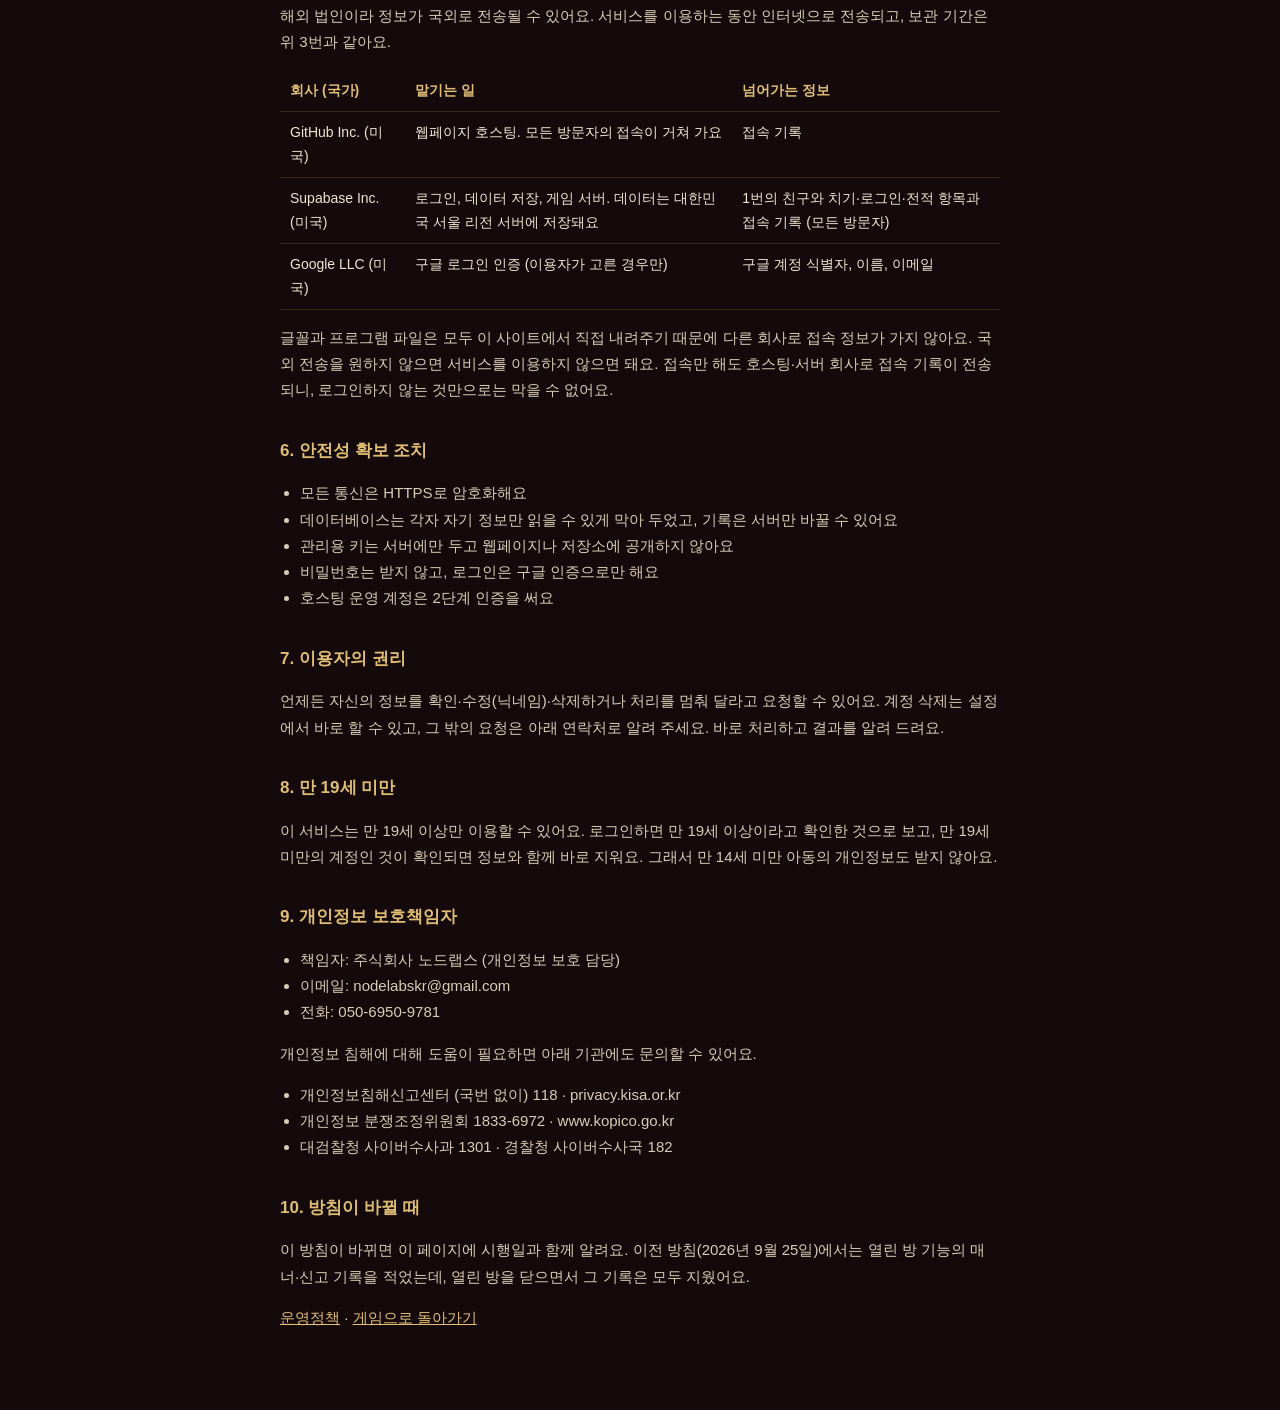
==== commit 1bb5b234: "승점과 명예의 전당: 첫 화면 승점 한 줄, 명예의 전당, 게임 끝 화면 승점 변화, 처리방침·운영정책" ====
--- a/privacy.html
+++ b/privacy.html
@@ -30,10 +30,10 @@
     <tr><td>접속할 때 (모든 방문자)</td><td>IP 주소, 브라우저 정보, 접속 시각. 로그인하지 않아도 웹페이지를 내려주는 호스팅 회사(GitHub)와, 로그인 방식을 확인하는 서버 회사(Supabase)의 기록에 남아요</td></tr>
     <tr><td>친구와 치기 (손님)</td><td>서버가 만든 무작위 사용자 번호, 직접 정한 닉네임, 초대 링크로 들어온 적이 있는지, 방·좌석·게임 진행 기록, AI가 기억하는 플레이 성향 통계(레이즈·폴드 빈도 등), 서버 접속 기록</td></tr>
     <tr><td>구글로 로그인</td><td>위 항목 + 구글 계정 식별자, 이름, 이메일 주소, 성인이라고 확인했는지와 그 시각(방을 만들 때 스스로 확인)</td></tr>
-    <tr><td>로그인한 뒤</td><td>게임 전적(판 수, 승패, 순위, 핸드 승률, 최대로 딴 팟)</td></tr>
+    <tr><td>로그인한 뒤</td><td>게임 전적(판 수, 승패, 순위, 핸드 승률, 최대로 딴 팟), 승점과 최근 30판의 승점 변화, AI 게임 기록(게임 번호·시작 시각·AI 점수, 1일 보관)</td></tr>
     <tr><td>신고를 받으면</td><td>신고 내용, 신고한 사람과 대상의 닉네임, 확인 결과와 조치</td></tr>
   </table>
-  <p>혼자 하기 전적, 소리 설정, 로그인 상태, 초대 여부는 이용자 기기의 브라우저 저장소(localStorage)에 저장돼요. 혼자 하기 전적은 서버로 보내지 않고, 로그인하면 그 기기의 전적을 계정에 한 번 합쳐요. 쿠키는 쓰지 않아요. 브라우저 설정에서 이 사이트의 데이터를 지우면 기기에 저장된 정보도 지워져요.</p>
+  <p>혼자 하기 전적, 소리 설정, 로그인 상태, 초대 여부는 이용자 기기의 브라우저 저장소(localStorage)에 저장돼요. 혼자 하기 전적은 서버로 보내지 않고, 로그인하면 그 기기의 전적을 계정에 한 번 합쳐요. 쿠키는 쓰지 않아요. 브라우저 설정에서 이 사이트의 데이터를 지우면 기기에 저장된 정보도 지워져요. 명예의 전당에는 닉네임·승점·판 수가 초대받은 다른 이용자에게 보여요.</p>
 
   <h2>2. 이용 목적</h2>
   <ul>
@@ -41,12 +41,14 @@
     <li>로그인 유지와 친구와 치기 진행(방 만들기, 참가, 차례 판정)</li>
     <li>여러 기기에서 같은 전적과 닉네임을 이어서 보여 주기</li>
     <li>AI 상대가 이용자의 플레이 성향에 맞춰 대응하기</li>
+    <li>승점을 계산하고 명예의 전당(승점 순위)을 보여 주기</li>
     <li>신고 확인과 이용 제한. 기준은 <a href="terms.html">운영정책</a>에 있어요</li>
   </ul>
 
   <h2>3. 보관 기간</h2>
   <ul>
-    <li>계정·닉네임·전적: 이용자가 계정을 지울 때까지</li>
+    <li>계정·닉네임·전적·승점: 이용자가 계정을 지울 때까지</li>
+    <li>AI 게임 기록: 시작한 지 1일이 지나면 자동으로 지워져요</li>
     <li>손님 계정(구글로 로그인하지 않은 계정): 30일 동안 쓰지 않으면 닉네임·기록과 함께 자동으로 지워져요</li>
     <li>방과 게임 진행 기록: 모두 나가면 바로, 그렇지 않아도 끝나거나 대기 중인 방은 1일, 진행 중인 방은 3일이 지나면 자동으로 지워져요</li>
     <li>신고 처리 기록: 처리한 날부터 1년</li>
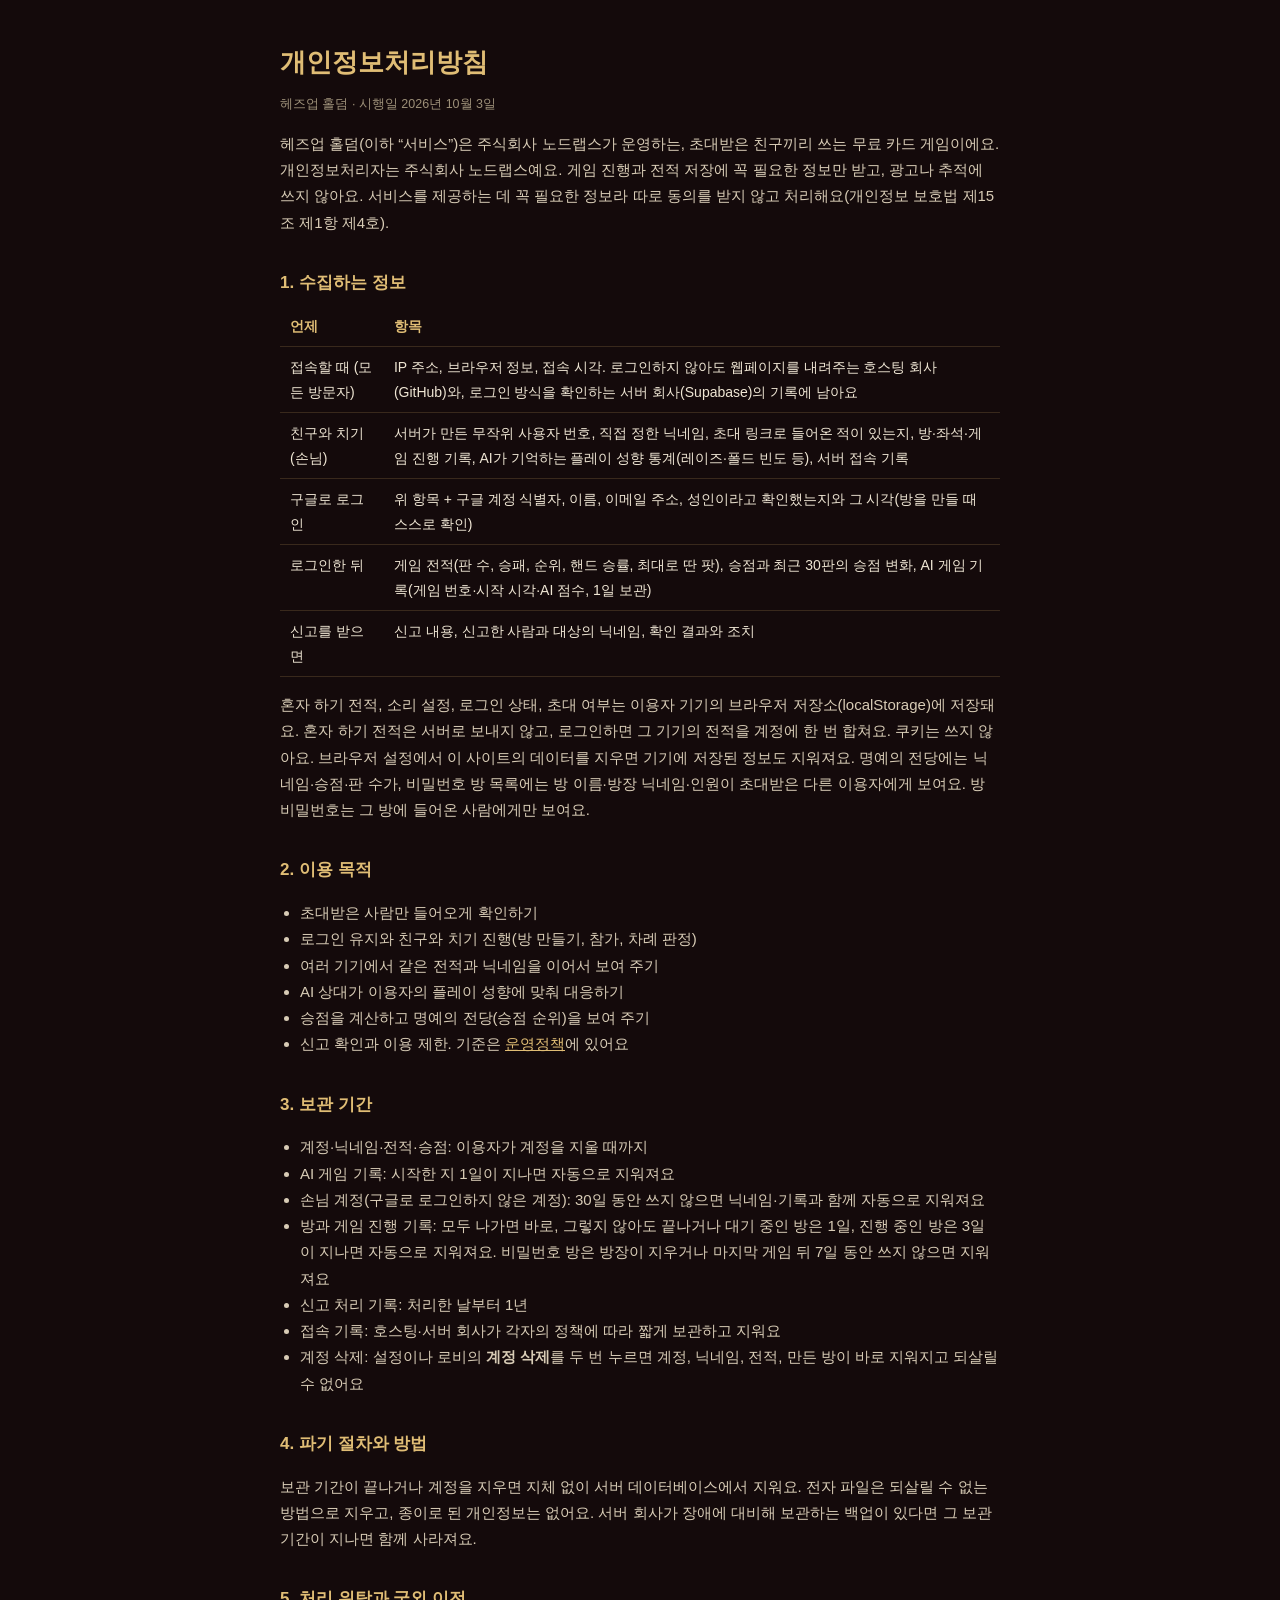
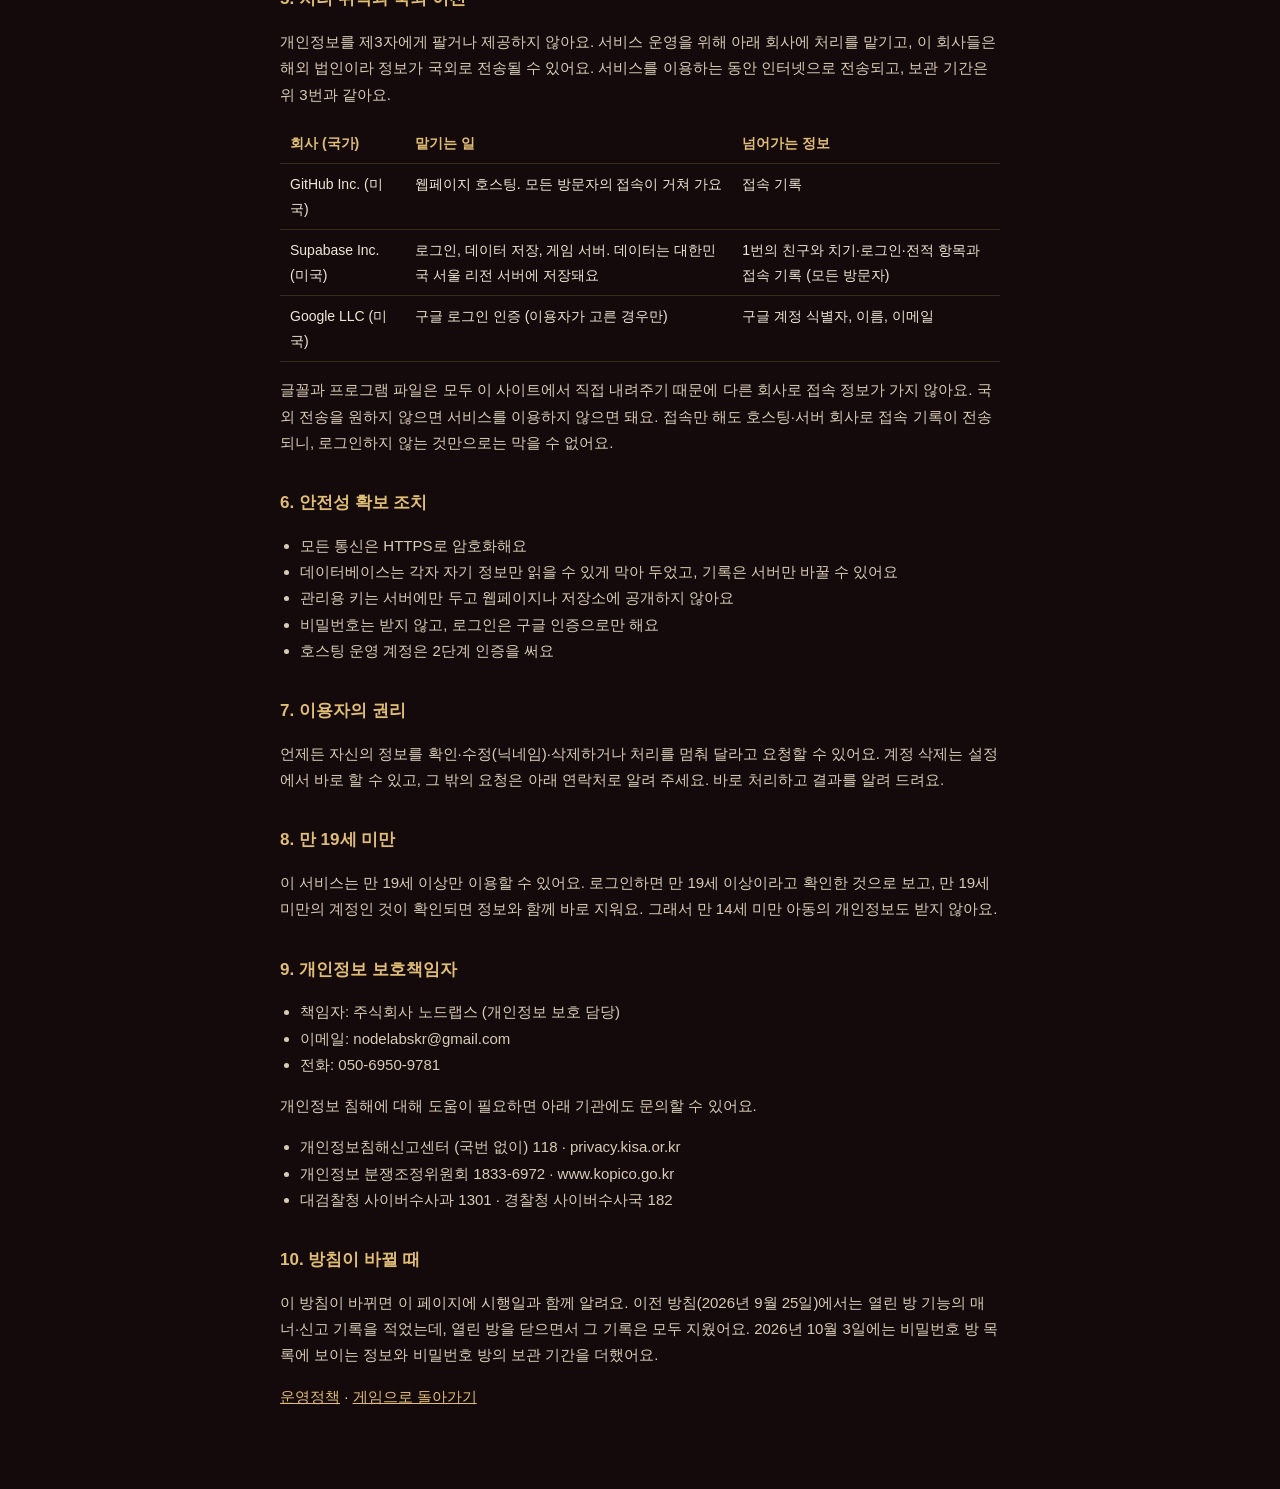
==== commit 75fd1e29: "비밀번호 방: 목록에서 비밀번호로 들어가기, 끝나면 같은 방으로 다시" ====
--- a/privacy.html
+++ b/privacy.html
@@ -20,7 +20,7 @@
 <body>
 <main>
   <h1>개인정보처리방침</h1>
-  <small>헤즈업 홀덤 · 시행일 2026년 9월 27일</small>
+  <small>헤즈업 홀덤 · 시행일 2026년 10월 3일</small>
 
   <p>헤즈업 홀덤(이하 “서비스”)은 주식회사 노드랩스가 운영하는, 초대받은 친구끼리 쓰는 무료 카드 게임이에요. 개인정보처리자는 주식회사 노드랩스예요. 게임 진행과 전적 저장에 꼭 필요한 정보만 받고, 광고나 추적에 쓰지 않아요. 서비스를 제공하는 데 꼭 필요한 정보라 따로 동의를 받지 않고 처리해요(개인정보 보호법 제15조 제1항 제4호).</p>
 
@@ -33,7 +33,7 @@
     <tr><td>로그인한 뒤</td><td>게임 전적(판 수, 승패, 순위, 핸드 승률, 최대로 딴 팟), 승점과 최근 30판의 승점 변화, AI 게임 기록(게임 번호·시작 시각·AI 점수, 1일 보관)</td></tr>
     <tr><td>신고를 받으면</td><td>신고 내용, 신고한 사람과 대상의 닉네임, 확인 결과와 조치</td></tr>
   </table>
-  <p>혼자 하기 전적, 소리 설정, 로그인 상태, 초대 여부는 이용자 기기의 브라우저 저장소(localStorage)에 저장돼요. 혼자 하기 전적은 서버로 보내지 않고, 로그인하면 그 기기의 전적을 계정에 한 번 합쳐요. 쿠키는 쓰지 않아요. 브라우저 설정에서 이 사이트의 데이터를 지우면 기기에 저장된 정보도 지워져요. 명예의 전당에는 닉네임·승점·판 수가 초대받은 다른 이용자에게 보여요.</p>
+  <p>혼자 하기 전적, 소리 설정, 로그인 상태, 초대 여부는 이용자 기기의 브라우저 저장소(localStorage)에 저장돼요. 혼자 하기 전적은 서버로 보내지 않고, 로그인하면 그 기기의 전적을 계정에 한 번 합쳐요. 쿠키는 쓰지 않아요. 브라우저 설정에서 이 사이트의 데이터를 지우면 기기에 저장된 정보도 지워져요. 명예의 전당에는 닉네임·승점·판 수가, 비밀번호 방 목록에는 방 이름·방장 닉네임·인원이 초대받은 다른 이용자에게 보여요. 방 비밀번호는 그 방에 들어온 사람에게만 보여요.</p>
 
   <h2>2. 이용 목적</h2>
   <ul>
@@ -50,7 +50,7 @@
     <li>계정·닉네임·전적·승점: 이용자가 계정을 지울 때까지</li>
     <li>AI 게임 기록: 시작한 지 1일이 지나면 자동으로 지워져요</li>
     <li>손님 계정(구글로 로그인하지 않은 계정): 30일 동안 쓰지 않으면 닉네임·기록과 함께 자동으로 지워져요</li>
-    <li>방과 게임 진행 기록: 모두 나가면 바로, 그렇지 않아도 끝나거나 대기 중인 방은 1일, 진행 중인 방은 3일이 지나면 자동으로 지워져요</li>
+    <li>방과 게임 진행 기록: 모두 나가면 바로, 그렇지 않아도 끝나거나 대기 중인 방은 1일, 진행 중인 방은 3일이 지나면 자동으로 지워져요. 비밀번호 방은 방장이 지우거나 마지막 게임 뒤 7일 동안 쓰지 않으면 지워져요</li>
     <li>신고 처리 기록: 처리한 날부터 1년</li>
     <li>접속 기록: 호스팅·서버 회사가 각자의 정책에 따라 짧게 보관하고 지워요</li>
     <li>계정 삭제: 설정이나 로비의 <b>계정 삭제</b>를 두 번 누르면 계정, 닉네임, 전적, 만든 방이 바로 지워지고 되살릴 수 없어요</li>
@@ -100,7 +100,7 @@
   </ul>
 
   <h2>10. 방침이 바뀔 때</h2>
-  <p>이 방침이 바뀌면 이 페이지에 시행일과 함께 알려요. 이전 방침(2026년 9월 25일)에서는 열린 방 기능의 매너·신고 기록을 적었는데, 열린 방을 닫으면서 그 기록은 모두 지웠어요.</p>
+  <p>이 방침이 바뀌면 이 페이지에 시행일과 함께 알려요. 이전 방침(2026년 9월 25일)에서는 열린 방 기능의 매너·신고 기록을 적었는데, 열린 방을 닫으면서 그 기록은 모두 지웠어요. 2026년 10월 3일에는 비밀번호 방 목록에 보이는 정보와 비밀번호 방의 보관 기간을 더했어요.</p>
 
   <p><a href="terms.html">운영정책</a> · <a href="./">게임으로 돌아가기</a></p>
 </main>
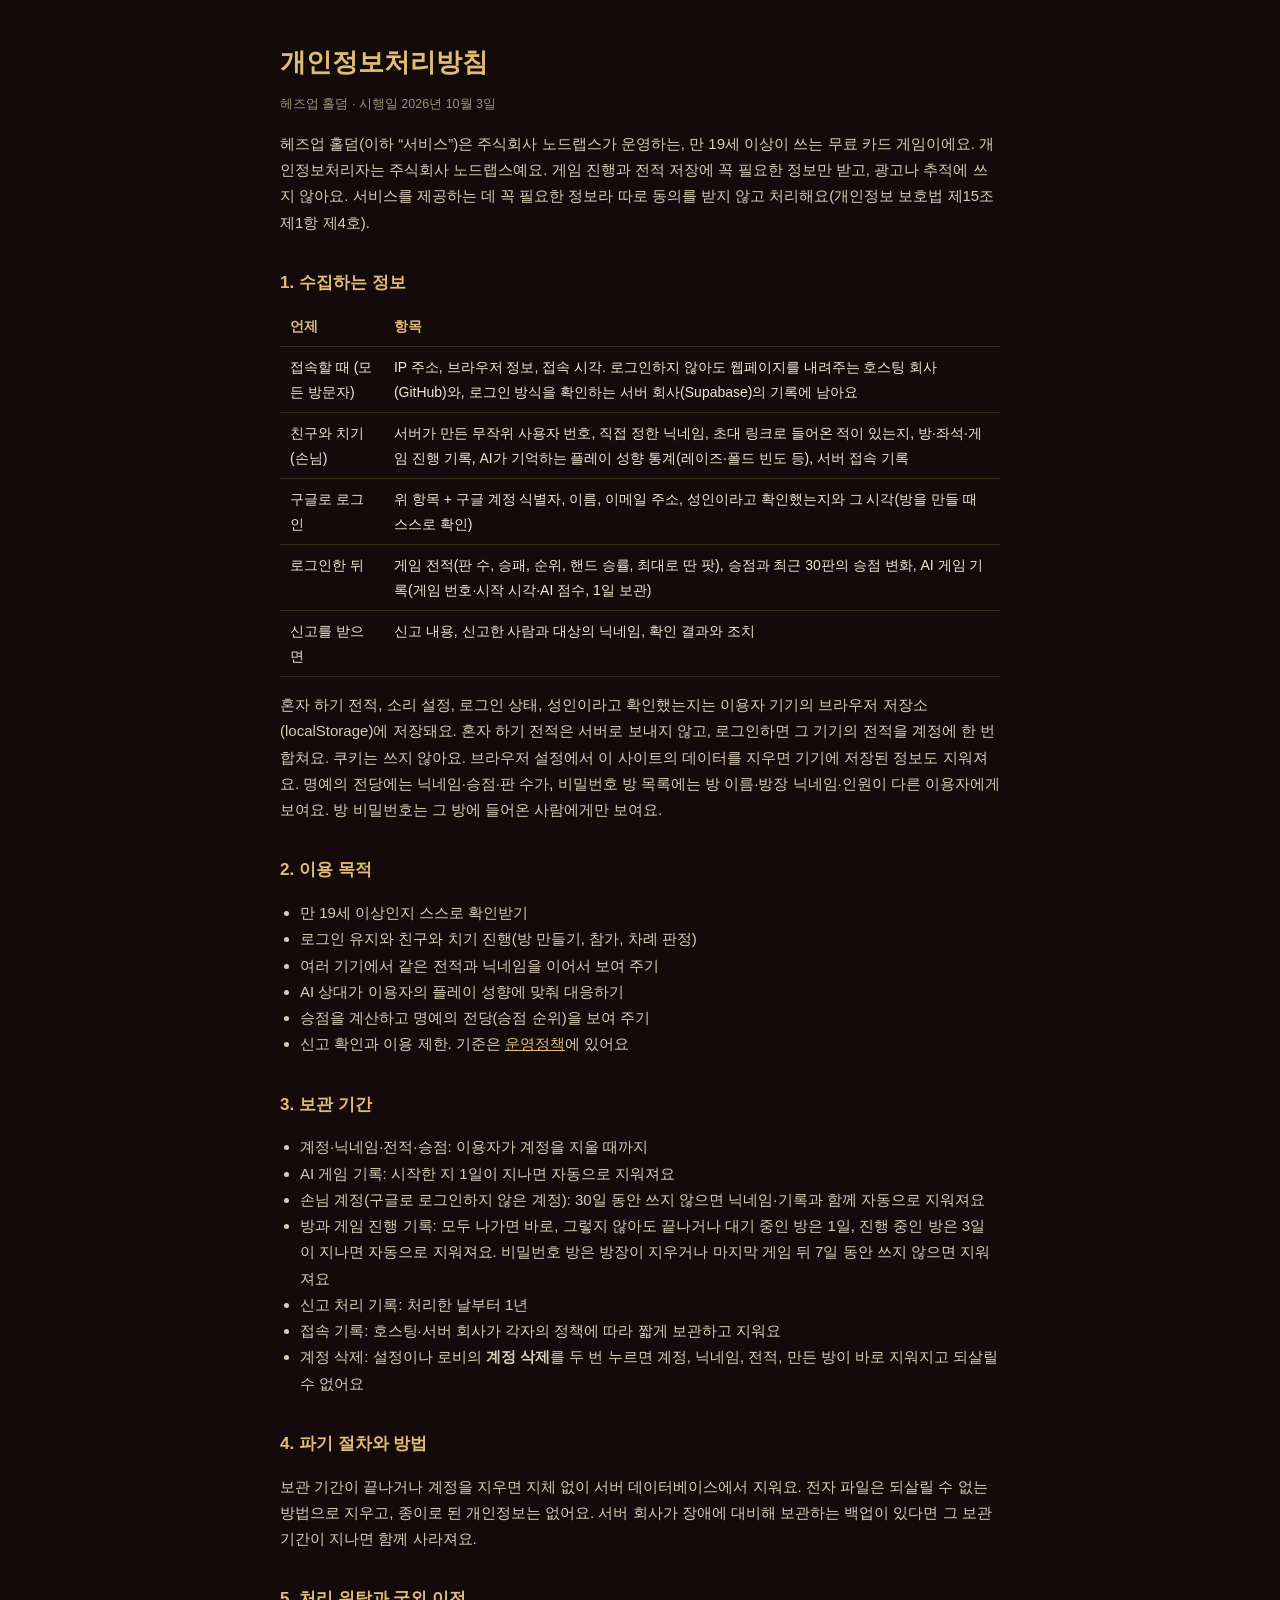
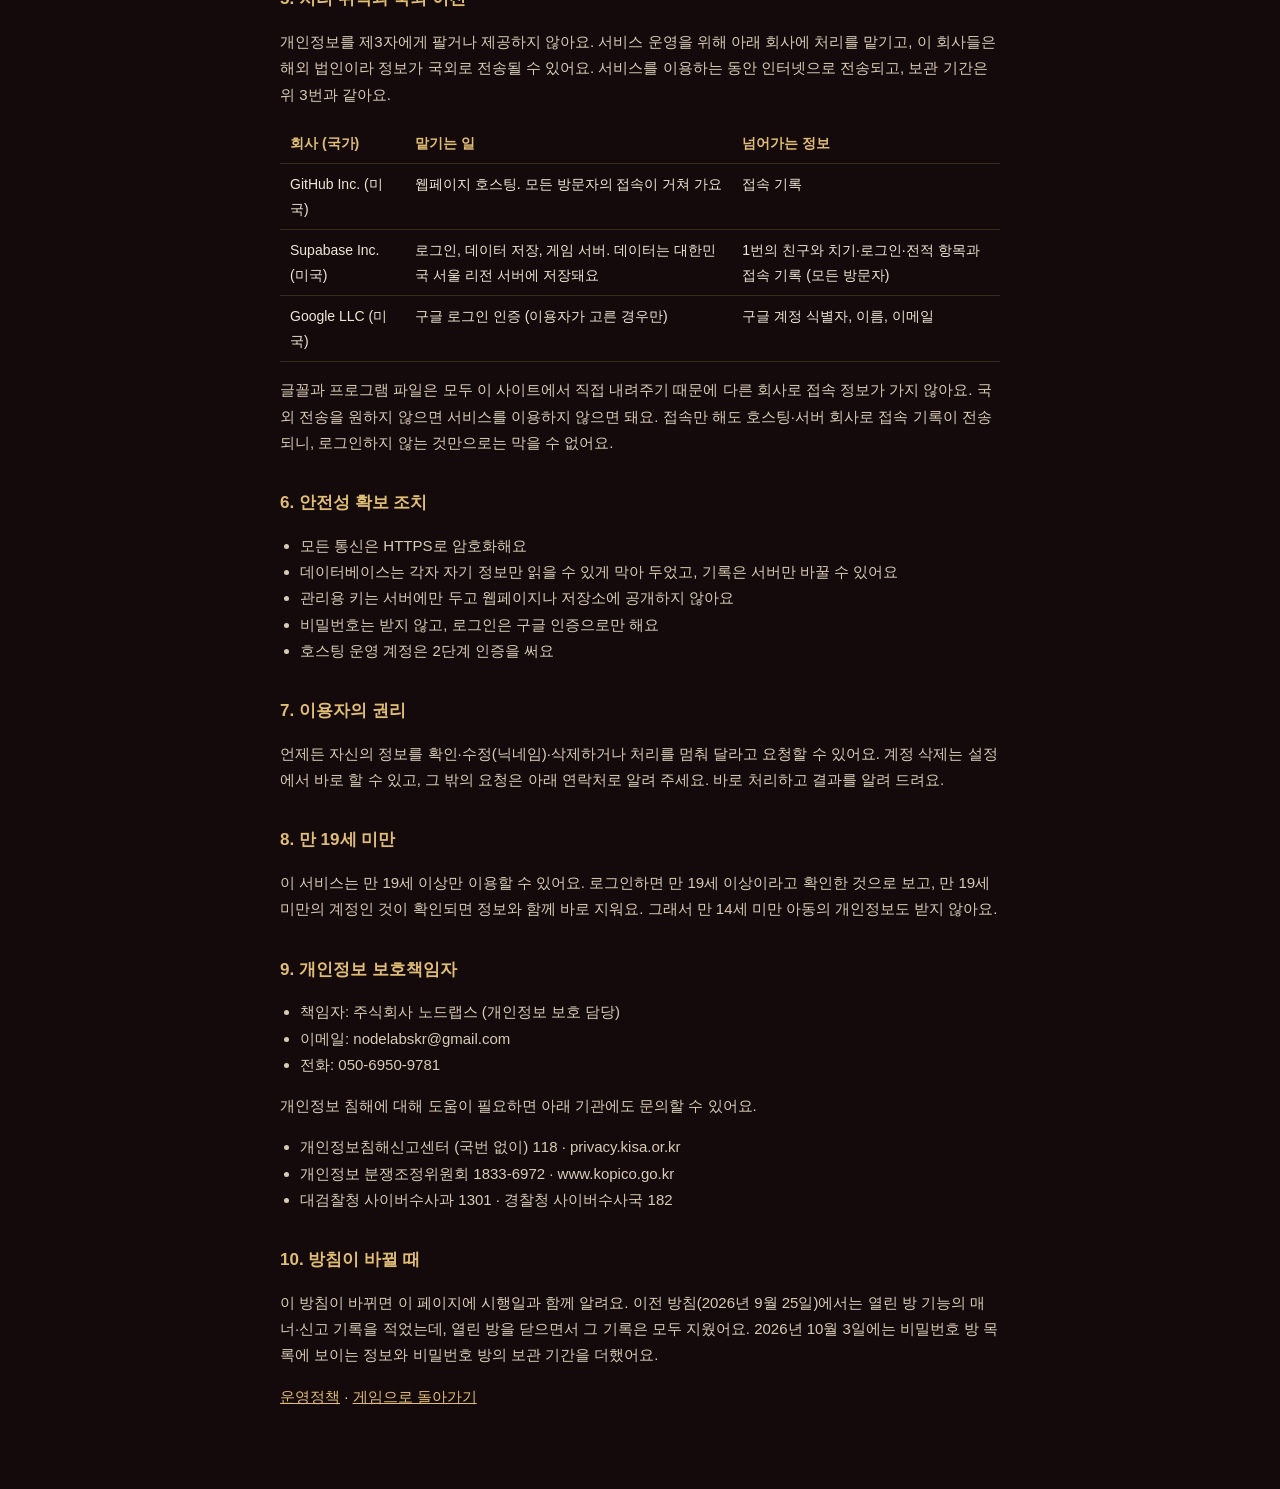
==== commit 4d0cdfca: "초대 조건 제거: 만 19세 이상 확인 버튼, 운영정책·처리방침" ====
--- a/privacy.html
+++ b/privacy.html
@@ -22,7 +22,7 @@
   <h1>개인정보처리방침</h1>
   <small>헤즈업 홀덤 · 시행일 2026년 10월 3일</small>
 
-  <p>헤즈업 홀덤(이하 “서비스”)은 주식회사 노드랩스가 운영하는, 초대받은 친구끼리 쓰는 무료 카드 게임이에요. 개인정보처리자는 주식회사 노드랩스예요. 게임 진행과 전적 저장에 꼭 필요한 정보만 받고, 광고나 추적에 쓰지 않아요. 서비스를 제공하는 데 꼭 필요한 정보라 따로 동의를 받지 않고 처리해요(개인정보 보호법 제15조 제1항 제4호).</p>
+  <p>헤즈업 홀덤(이하 “서비스”)은 주식회사 노드랩스가 운영하는, 만 19세 이상이 쓰는 무료 카드 게임이에요. 개인정보처리자는 주식회사 노드랩스예요. 게임 진행과 전적 저장에 꼭 필요한 정보만 받고, 광고나 추적에 쓰지 않아요. 서비스를 제공하는 데 꼭 필요한 정보라 따로 동의를 받지 않고 처리해요(개인정보 보호법 제15조 제1항 제4호).</p>
 
   <h2>1. 수집하는 정보</h2>
   <table>
@@ -33,11 +33,11 @@
     <tr><td>로그인한 뒤</td><td>게임 전적(판 수, 승패, 순위, 핸드 승률, 최대로 딴 팟), 승점과 최근 30판의 승점 변화, AI 게임 기록(게임 번호·시작 시각·AI 점수, 1일 보관)</td></tr>
     <tr><td>신고를 받으면</td><td>신고 내용, 신고한 사람과 대상의 닉네임, 확인 결과와 조치</td></tr>
   </table>
-  <p>혼자 하기 전적, 소리 설정, 로그인 상태, 초대 여부는 이용자 기기의 브라우저 저장소(localStorage)에 저장돼요. 혼자 하기 전적은 서버로 보내지 않고, 로그인하면 그 기기의 전적을 계정에 한 번 합쳐요. 쿠키는 쓰지 않아요. 브라우저 설정에서 이 사이트의 데이터를 지우면 기기에 저장된 정보도 지워져요. 명예의 전당에는 닉네임·승점·판 수가, 비밀번호 방 목록에는 방 이름·방장 닉네임·인원이 초대받은 다른 이용자에게 보여요. 방 비밀번호는 그 방에 들어온 사람에게만 보여요.</p>
+  <p>혼자 하기 전적, 소리 설정, 로그인 상태, 성인이라고 확인했는지는 이용자 기기의 브라우저 저장소(localStorage)에 저장돼요. 혼자 하기 전적은 서버로 보내지 않고, 로그인하면 그 기기의 전적을 계정에 한 번 합쳐요. 쿠키는 쓰지 않아요. 브라우저 설정에서 이 사이트의 데이터를 지우면 기기에 저장된 정보도 지워져요. 명예의 전당에는 닉네임·승점·판 수가, 비밀번호 방 목록에는 방 이름·방장 닉네임·인원이 다른 이용자에게 보여요. 방 비밀번호는 그 방에 들어온 사람에게만 보여요.</p>
 
   <h2>2. 이용 목적</h2>
   <ul>
-    <li>초대받은 사람만 들어오게 확인하기</li>
+    <li>만 19세 이상인지 스스로 확인받기</li>
     <li>로그인 유지와 친구와 치기 진행(방 만들기, 참가, 차례 판정)</li>
     <li>여러 기기에서 같은 전적과 닉네임을 이어서 보여 주기</li>
     <li>AI 상대가 이용자의 플레이 성향에 맞춰 대응하기</li>
